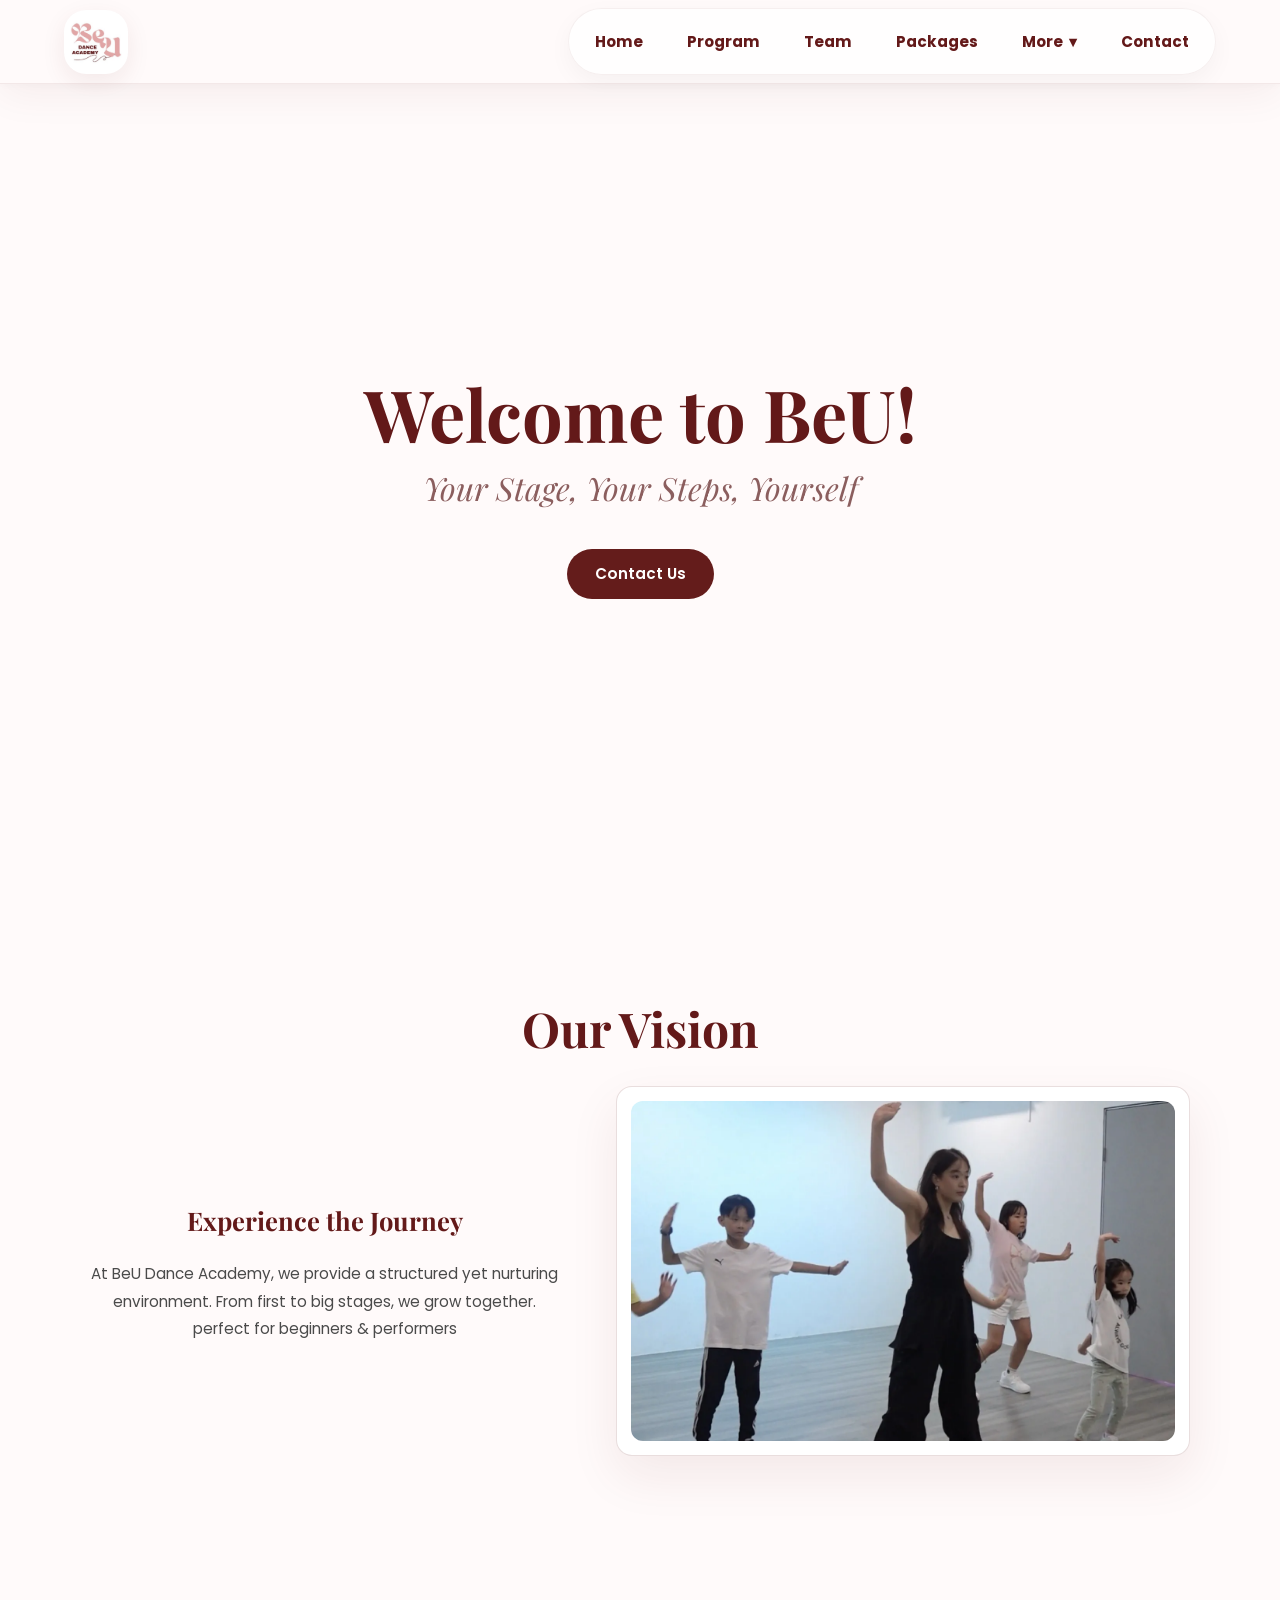
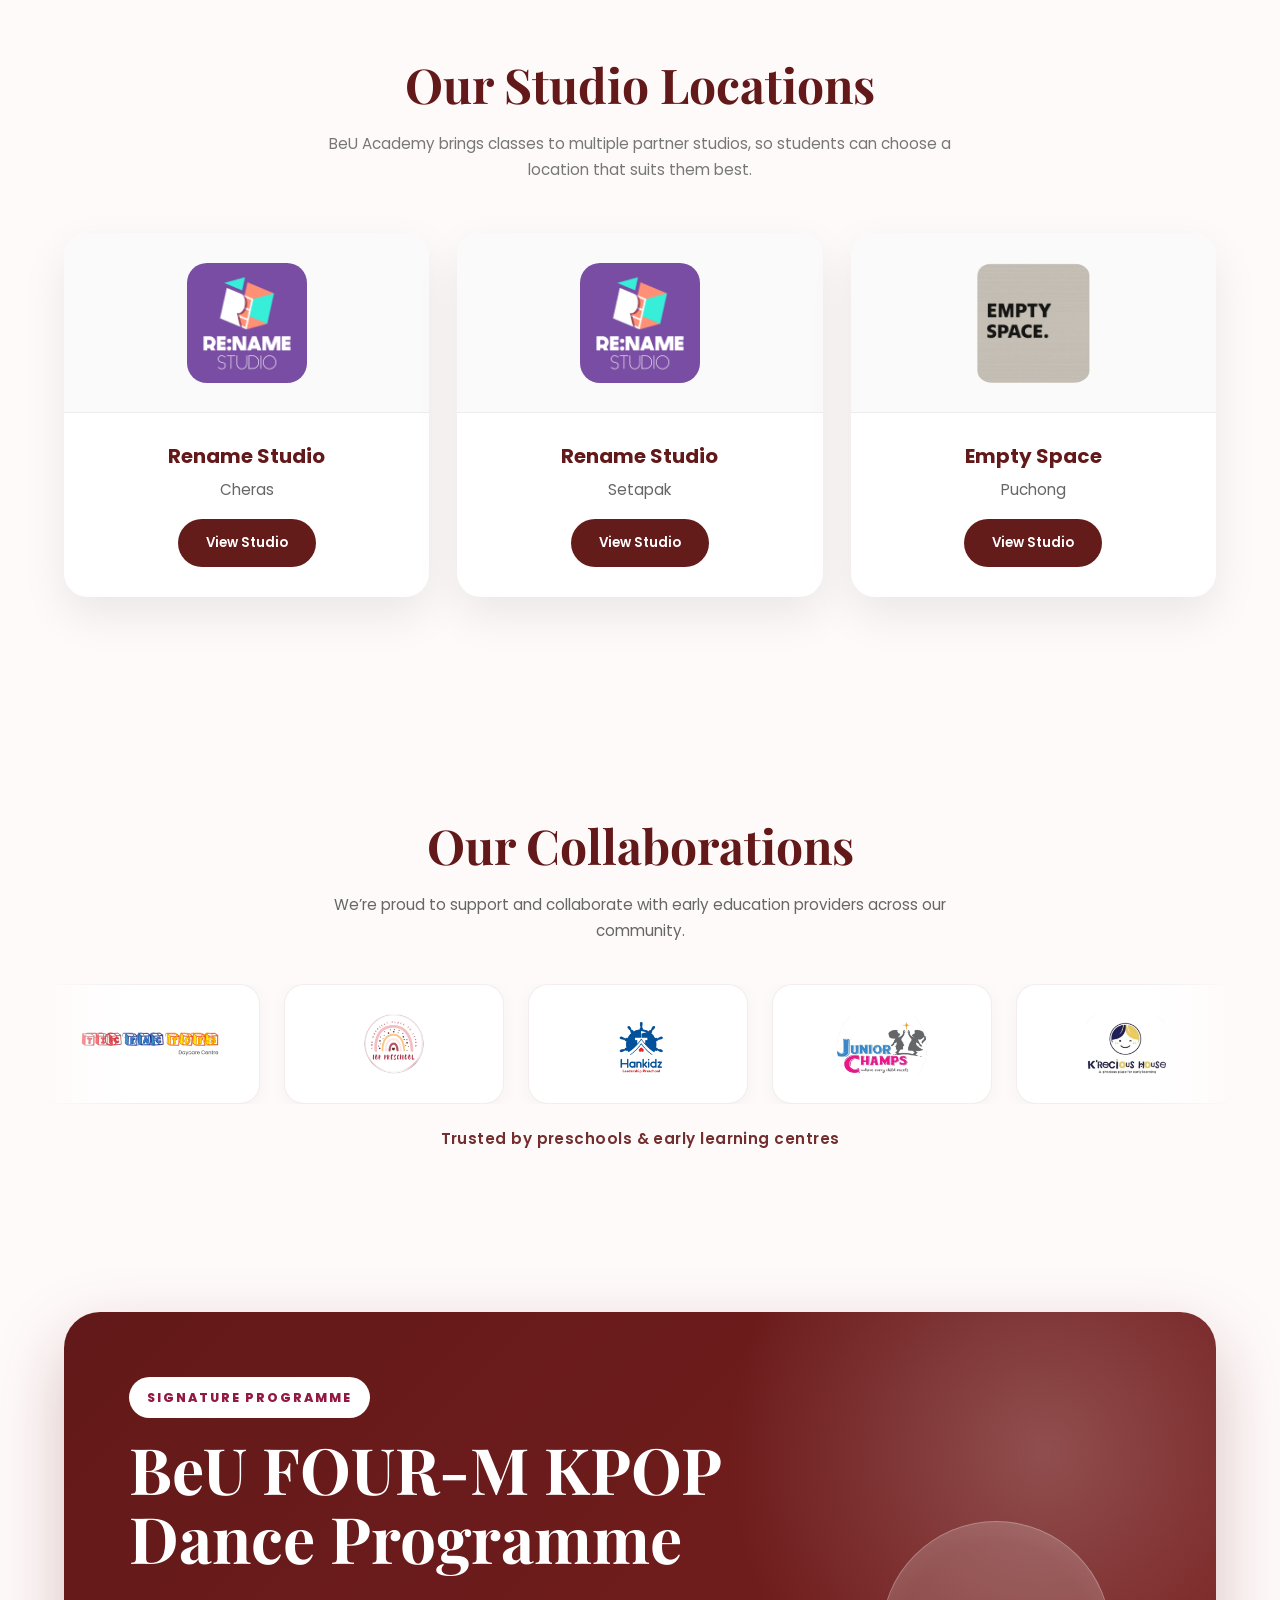
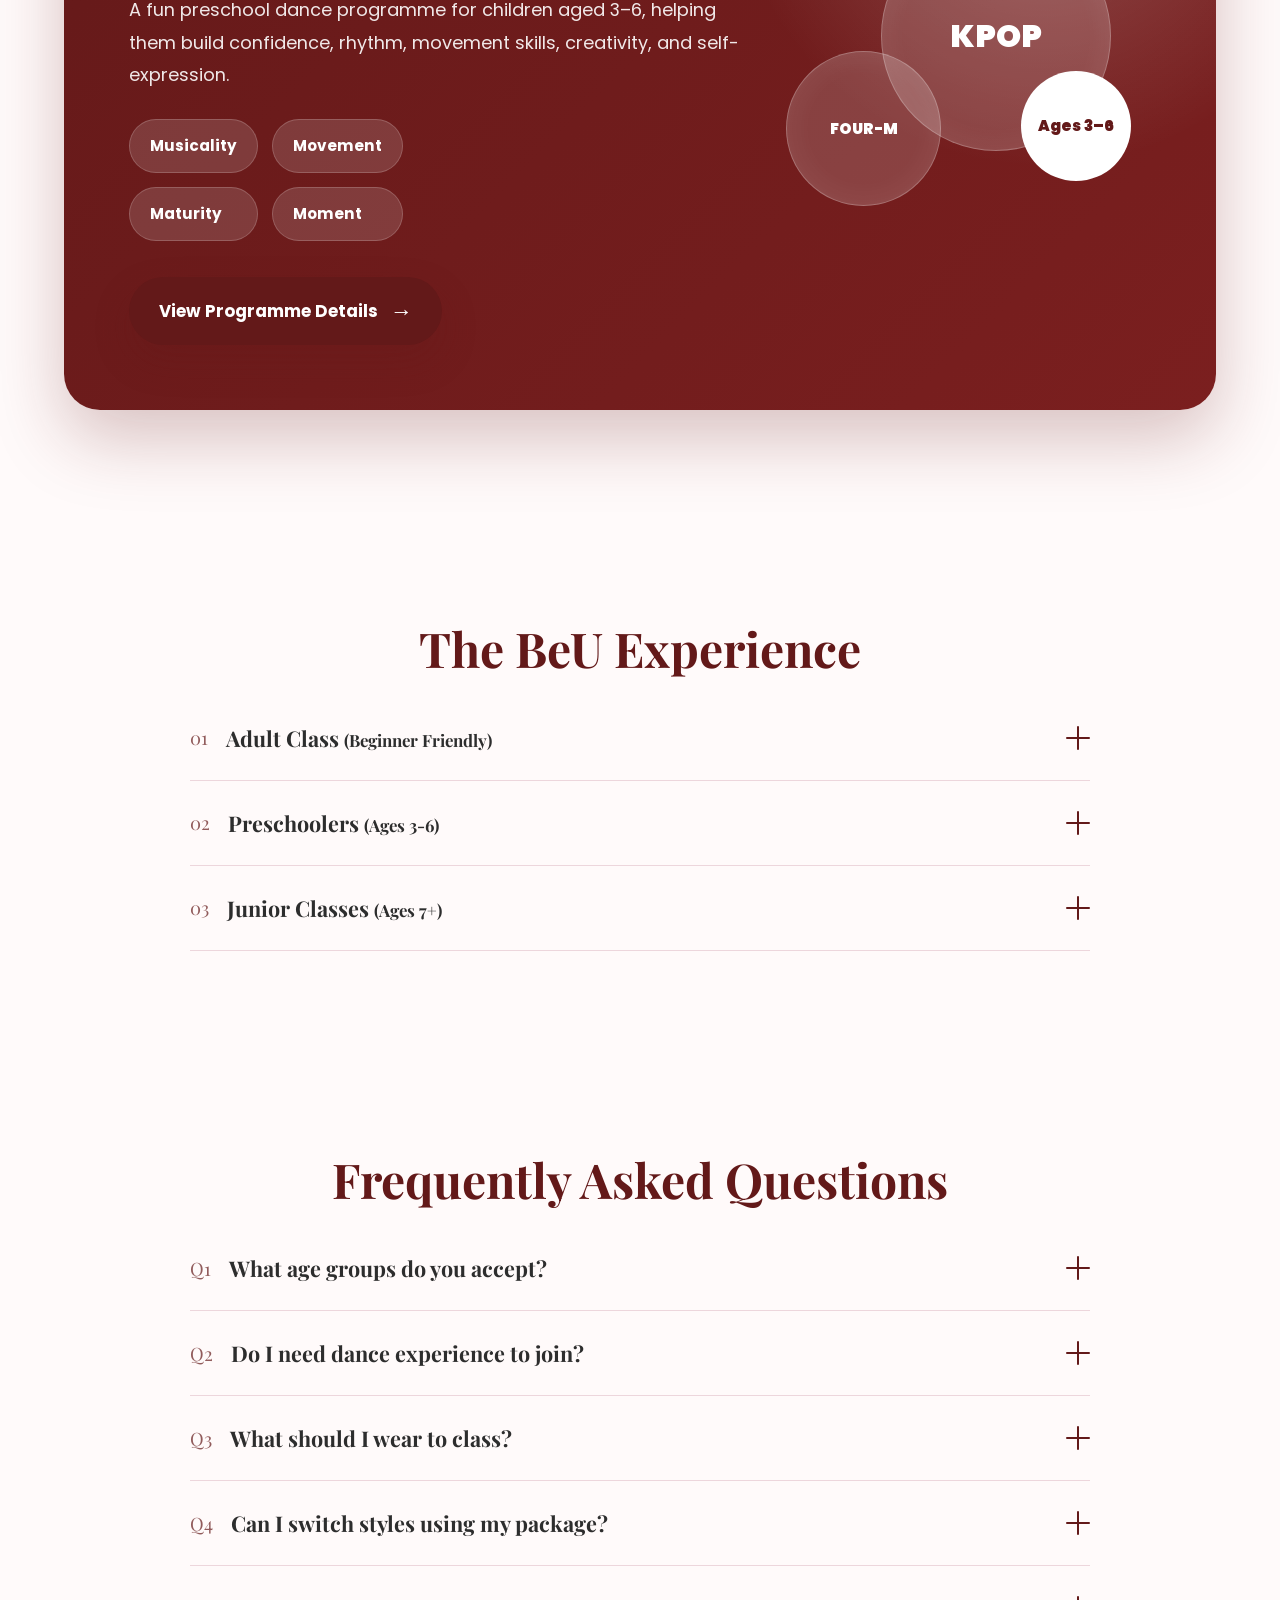
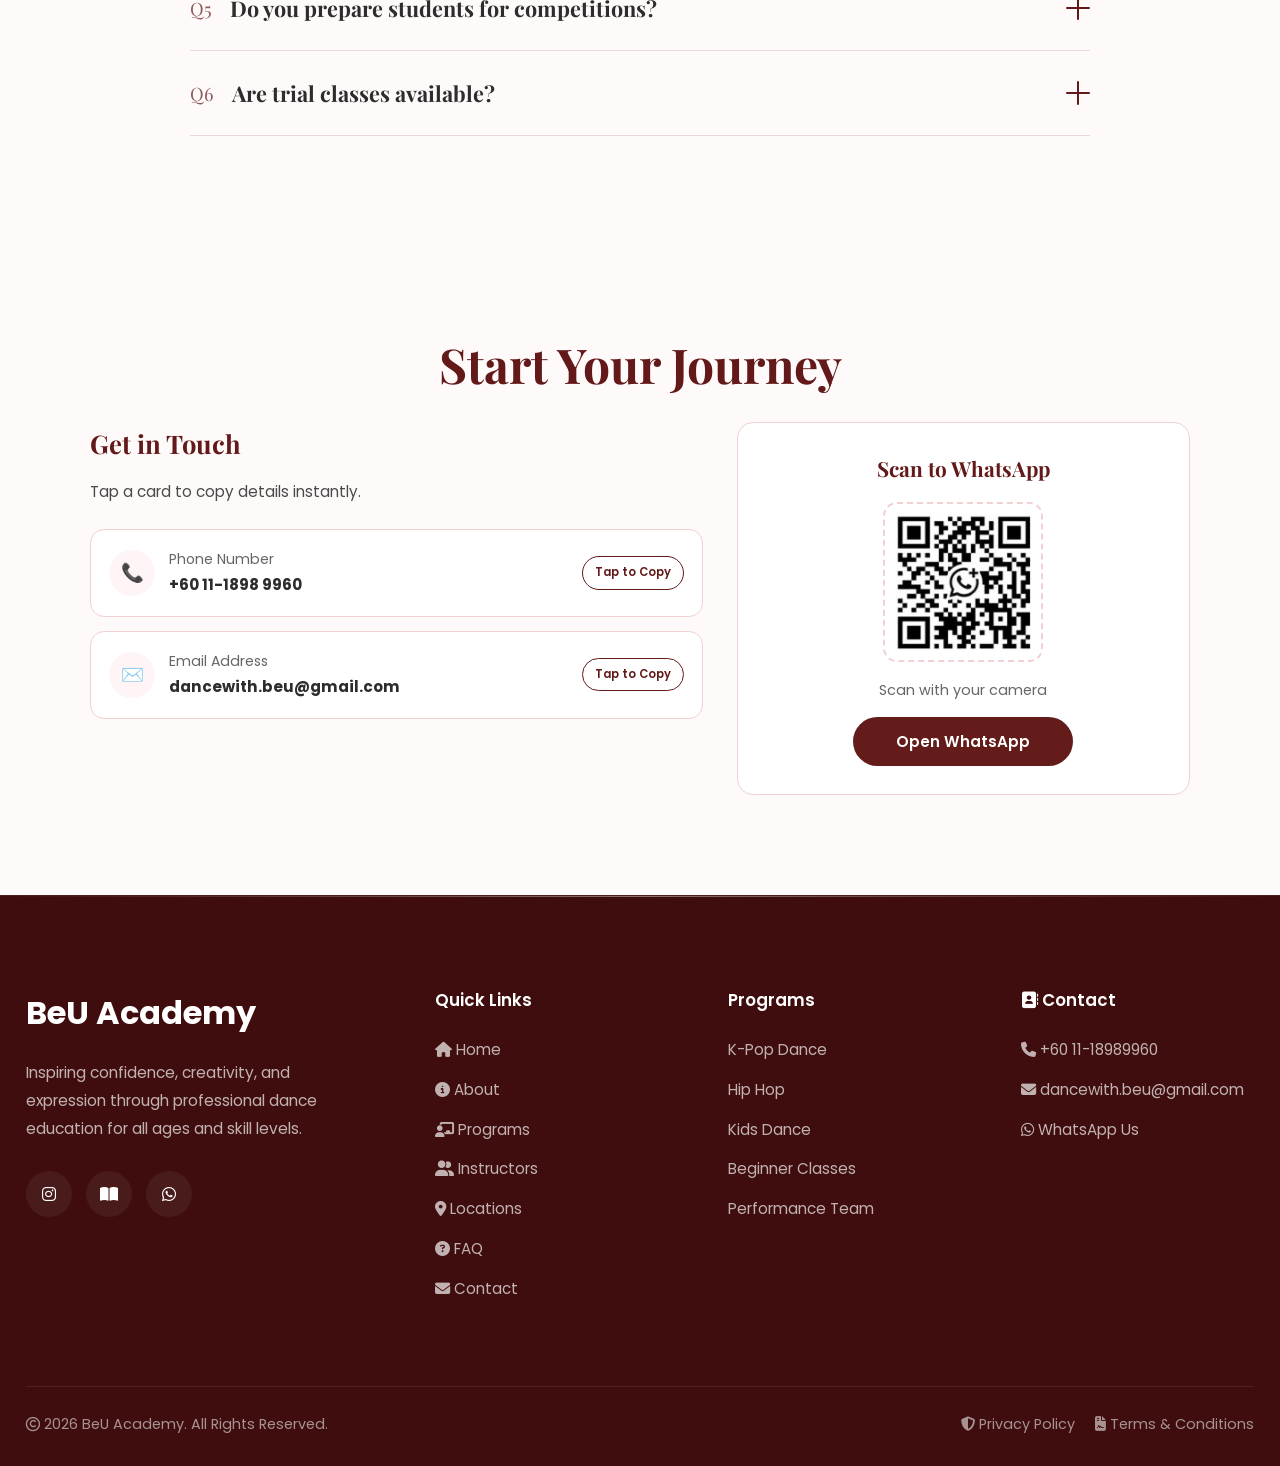
==== index.html @ 07a19057 "Initial website upload" ====
<!DOCTYPE html>
<html lang="en">

<!-- Google tag (gtag.js) -->
<script async src="https://www.googletagmanager.com/gtag/js?id=G-RZTPEMQ3K4"></script>
<script>
  window.dataLayer = window.dataLayer || [];
  function gtag(){dataLayer.push(arguments);}
  gtag('js', new Date());

  gtag('config', 'G-RZTPEMQ3K4');
</script>

<head>
  <meta charset="UTF-8" />
  <meta
    name="viewport"
    content="width=device-width, initial-scale=1.0, viewport-fit=cover"
  />
  <title>BeU Dance Academy | Move with Passion</title>
  <link rel="icon" href="./images/Logo/beu logo.jpg"/>
  <link
    href="https://unpkg.com/aos@2.3.1/dist/aos.css"
    rel="stylesheet"
  />
  <link
    href="https://fonts.googleapis.com/css2?family=Playfair+Display:ital,wght@0,400;0,700;1,400&family=Poppins:wght@300;400;500;600&display=swap"
    rel="stylesheet"
  />
  <link rel="stylesheet" href="https://cdnjs.cloudflare.com/ajax/libs/font-awesome/6.5.1/css/all.min.css">
  <link rel="stylesheet" href="./Beu.css" />
</head>

<body>
<nav id="navbar">
  <a href="index.html" class="logo-container" aria-label="Go to homepage">
    <img src="./images/Logo/beu logo.jpg" alt="BeU Dance Academy Logo" class="nav-logo">
  </a>

  <button
    class="mobile-nav-toggle"
    id="mobile-menu-btn"
    type="button"
    aria-label="Toggle navigation"
    aria-expanded="false"
    aria-controls="nav-menu"
  >
    <span class="hamburger"></span>
  </button>

  <ul class="nav-links" id="nav-menu">
    <li><a href="index.html">Home</a></li>
    <li><a href="program.html">Program</a></li>
    <li><a href="team.html">Team</a></li>
    <li><a href="price.html">Packages</a></li>

    <li class="nav-dropdown">
      <button class="dropdown-toggle" type="button">
        More <span>▾</span>
      </button>

      <ul class="dropdown-menu">
        <li><a href="index.html#about">About</a></li>
        <li><a href="index.html#why">Benefits</a></li>
        <li><a href="index.html#faq">FAQ</a></li>
      </ul>
    </li>

    <li><a href="index.html#contact" class="nav-contact">Contact</a></li>
  </ul>
</nav>

<div class="menu-overlay" id="menu-overlay"></div>

  <section class="hero">
    <div class="container hero-content" data-aos="fade-up" data-aos-duration="1200">
      <h1 class="hero-title">Welcome to BeU!</h1>
      <p class="hero-subtitle">Your Stage, Your Steps, Yourself</p>
      <div class="hero-btn">
        <a href="#contact" class="btn-pill">Contact Us</a>
      </div>
    </div>
  </section>

  <section id="about">
    <div class="container" data-aos="fade-up">
      <h2 class="section-title-alt">Our Vision</h2>
      <div class="about-grid">
        <div class="about-text">
          <h3 class="content-heading">Experience the Journey</h3>
          <p>
            At BeU Dance Academy, we provide a structured yet nurturing
            environment. From first to big stages, we grow together. perfect
            for beginners & performers
          </p>
        </div>
        <div class="about-visual">
          <div class="studio-frame">
            <img src="./images/Tutor-Pics/Our_Vision.webp" alt="BeU Studio" />
          </div>
        </div>
      </div>
    </div>
  </section>

<section id="locations">
  <div class="container" data-aos="fade-up">

    <h2 class="section-title-alt">Our Studio Locations</h2>
    <p class="section-sub">
      BeU Academy brings classes to multiple partner studios, so students can choose a location that suits them best.
    </p>
    <div class="location-grid">

      <div class="location-card">
        <div class="logo-box">
          <img src="./images/Logo/Rename-Studio-Logo.PNG">
        </div>
        <div class="location-info">
          <h3>Rename Studio</h3>
          <p>Cheras</p>
          <button onclick="openGallery('cheras')" class="gallery-btn">View Studio</button>
        </div>
      </div>

      <div class="location-card">
        <div class="logo-box">
          <img src="./images/Logo/Rename-Studio-Logo.PNG">
        </div>
        <div class="location-info">
          <h3>Rename Studio</h3>
          <p>Setapak</p>
          <button onclick="openGallery('setapak')" class="gallery-btn">View Studio</button>
        </div>
      </div>

      <div class="location-card">
        <div class="logo-box">
          <img src="./images/Logo/Empty-Space-Logo.png">
        </div>
        <div class="location-info">
          <h3>Empty Space</h3>
          <p>Puchong</p>
          <button onclick="openGallery('puchong')" class="gallery-btn">View Studio</button>
        </div>
      </div>
    </div>
  </div>
</section>

<div class="gallery-modal" id="galleryModal">
  <button class="close-gallery" onclick="closeGallery()">×</button>
  <div class="gallery-box">
    <h3 id="galleryTitle"></h3>
    <div class="gallery-images" id="galleryImages"></div>
  </div>
</div>

  <section class="collaborations-section">
    <div class="collaborations-container">
      <h2 class="section-title">Our Collaborations</h2>

      <p class="collaborations-description">
        We’re proud to support and collaborate with early education providers across our community.
      </p>

      <div class="logo-marquee">
        <div class="logo-track" id="logo-track"></div>
      </div>

      <p class="trusted-text">
        Trusted by preschools & early learning centres
      </p>
    </div>
  </section>

  <section class="program-highlight" data-aos="fade-up">
  <div class="program-card">
    <div class="program-content">
      <span class="program-label">Signature Programme</span>

      <h2>BeU FOUR-M KPOP Dance Programme</h2>

      <p>
        A fun preschool dance programme for children aged 3–6, helping them build
        confidence, rhythm, movement skills, creativity, and self-expression.
      </p>

      <div class="program-features">

      <div>
        Musicality
      </div>

      <div>
        Movement
      </div>

      <div>
        Maturity
      </div>

      <div>
        Moment
      </div>

      </div>

      <a href="program.html" class="program-btn">
        View Programme Details
        <span>→</span>
      </a>
    </div>

    <div class="program-visual">
      <div class="circle big">KPOP</div>
      <div class="circle small">Ages 3–6</div>
      <div class="circle mid">FOUR-M</div>
    </div>
  </div>
</section>

  <section id="why" class="benefits-luxury">
  <div class="container" data-aos="fade-up">

    <h2 class="section-title-alt">
      The BeU Experience
    </h2>

    <div class="luxury-accordion">

      <!-- ITEM 1 -->
      <div class="lux-item">
        <button class="lux-header">
          <span class="lux-number">01</span>
          <h3>
            Adult Class
            <small>(Beginner Friendly)</small>
          </h3>
          <span class="lux-icon"></span>
        </button>
        <div class="lux-content">
          <div class="lux-inner">
            <p class="lux-tagline">
              Dance is meant to be fun - not intimidating.
            </p>
            <ul class="lux-list">
              <li>No dance background required</li>
              <li>No stress, no harsh pushing</li>
              <li>Learn at a comfortable and supportive pace</li>
              <li>Focus on enjoyment, confidence, and steady improvement</li>
            </ul>
          </div>
        </div>
      </div>

      <!-- ITEM 2 -->
      <div class="lux-item">
        <button class="lux-header">
          <span class="lux-number">02</span>
          <h3>
            Preschoolers
            <small> (Ages 3-6) </small>
          </h3>
          <span class="lux-icon"></span>
        </button>
        <div class="lux-content">
          <div class="lux-inner">
            <p class="lux-tagline">
              A welcoming environment where every student feels encouraged.
            </p>
            <ul class="lux-list">
              <li>Designed as an introdutory dance and music class</li>
              <li>Encourages interest in music and movement from a young age</li>
              <li>Develops coordination, rhythm, listening skills and confidence</li>
              <li>Fun, playeful, and age-appropriate learning environment</li>
            </ul>
          </div>
        </div>
      </div>

      <!-- ITEM 3 -->
      <div class="lux-item">
        <button class="lux-header">
          <span class="lux-number">03</span>
          <h3>
            Junior Classes
            <small>(Ages 7+)</small>
          </h3>
          <span class="lux-icon"></span>
        </button>
        <div class="lux-content">
          <div class="lux-inner">
            <p class="lux-tagline">
              We believe strong basics lead to lasting growth.
            </p>

            <ul class="lux-list">
              <li>Strong emphasis on foundation training and basic techniques</li>
              <li>Focus on body control, musicality, and coordination</li>
              <li><Strong>Specialized Training:</Strong> Competition, performance training, and targeted skills development</li>
            </ul>
          </div>
        </div>
      </div>  
    </div>
  </div>
</section>

  <section id="faq" class="faq-section">
    <div class="container" data-aos="fade-up">
      <h2 class="section-title-alt">Frequently Asked Questions</h2>

      <div class="luxury-accordion">
        <div class="lux-item">
          <button class="lux-header" type="button">
            <span class="lux-number">Q1</span>
            <h3>What age groups do you accept?</h3>
            <div class="lux-icon"></div>
          </button>
          <div class="lux-content">
            <div class="lux-inner">
              <p>We welcome students from <strong>3 years old to adults</strong>.</p>
            </div>
          </div>
        </div>

        <div class="lux-item">
          <button class="lux-header" type="button">
            <span class="lux-number">Q2</span>
            <h3>Do I need dance experience to join?</h3>
            <div class="lux-icon"></div>
          </button>
          <div class="lux-content">
            <div class="lux-inner">
              <p>
                No experience needed. We cater to all levels including
                <strong>beginners, intermediate, and advanced</strong> dancers.
                Our adult classes are specifically designed to be stress-free
                and beginner-friendly.
              </p>
            </div>
          </div>
        </div>

        <div class="lux-item">
          <button class="lux-header" type="button">
            <span class="lux-number">Q3</span>
            <h3>What should I wear to class?</h3>
            <div class="lux-icon"></div>
          </button>
          <div class="lux-content">
            <div class="lux-inner">
              <p>
                Wear <strong>comfortable clothes</strong> such as leggings,
                joggers, or athletic wear, and <strong>covered sports shoes</strong>.
                Do not forget to bring a water bottle.
              </p>
            </div>
          </div>
        </div>

        <div class="lux-item">
          <button class="lux-header" type="button">
            <span class="lux-number">Q4</span>
            <h3>Can I switch styles using my package?</h3>
            <div class="lux-icon"></div>
          </button>
          <div class="lux-content">
            <div class="lux-inner">
              <p>
                Yes. Our <strong>Flexi Packages</strong> (Credit Packages) allow
                you to switch between different dance styles so you can explore
                everything we offer.
              </p>
            </div>
          </div>
        </div>

        <div class="lux-item">
          <button class="lux-header" type="button">
            <span class="lux-number">Q5</span>
            <h3>Do you prepare students for competitions?</h3>
            <div class="lux-icon"></div>
          </button>
          <div class="lux-content">
            <div class="lux-inner">
              <p>
                Yes. We provide dedicated <strong>performance training, stage
                exposure, and competition coaching</strong> for students looking
                to take their dancing to the next level.
              </p>
            </div>
          </div>
        </div>

        <div class="lux-item">
          <button class="lux-header" type="button">
            <span class="lux-number">Q6</span>
            <h3>Are trial classes available?</h3>
            <div class="lux-icon"></div>
          </button>
          <div class="lux-content">
            <div class="lux-inner">
              <p>
                Yes. <strong>Trial classes are available</strong> based on our
                current schedule. Please contact us to find a slot that fits you.
              </p>
            </div>
          </div>
        </div>
      </div>
    </div>
  </section>

  <section id="contact" class="contact">
    <div class="container" data-aos="fade-up">
      <h2 class="section-title-alt">Start Your Journey</h2>

      <div class="contact-grid">
        <div class="contact-info">
          <h3 class="content-heading">Get in Touch</h3>
          <p class="contact-note">Tap a card to copy details instantly.</p>

          <div class="contact-card copy-trigger" data-copy="01118989960">
            <div class="contact-icon">📞</div>
            <div class="contact-detail">
              <span>Phone Number</span>
              <strong>+60 11-1898 9960</strong>
            </div>
            <div class="copy-badge">Tap to Copy</div>
          </div>

          <div class="contact-card copy-trigger" data-copy="dancewith.beu@gmail.com">
            <div class="contact-icon">✉️</div>
            <div class="contact-detail">
              <span>Email Address</span>
              <strong>dancewith.beu@gmail.com</strong>
            </div>
            <div class="copy-badge">Tap to Copy</div>
          </div>
        </div>
        <div class="whatsapp-scan-wrap">
          <h3 class="content-heading qr-title">Scan to WhatsApp</h3>
          <div class="qr-code-box">
            <img src="./images/beu-whatsappqr.jpg" alt="Scan to Chat" class="qr-image" />
          </div>
          <p class="qr-note">Scan with your camera</p>
          <a
            href="https://wa.me/601118989960"
            target="_blank"
            rel="noopener noreferrer"
            class="btn-pill whatsapp-btn"
          >
            Open WhatsApp
          </a>
        </div>
      </div>
    </div>
  </section>

  <!-- =========================
          PREMIUM FOOTER
  ========================= -->

  <footer class="premium-footer">
    <div class="footer-container">
      <!-- BRAND -->
      <div class="footer-brand">
        <h2>
          BeU Academy
        </h2>
        <p>
          Inspiring confidence, creativity, and expression through
          professional dance education for all ages and skill levels.
        </p>

        <!-- SOCIALS -->
        <div class="footer-socials">

          <!-- INSTAGRAM -->
          <a
            href="https://www.instagram.com/beu.dance?igsh=c2NrdDNicGNia2F6"
            target="_blank"
            aria-label="Instagram"
          >
            <i class="fab fa-instagram"></i>
          </a>

          <!-- REDNOTE -->
          <a
            href="https://xhslink.com/m/7tr07X9jBin"
            target="_blank"
            aria-label="Rednote"
          >
            <i class="fa-solid fa-book-open"></i>
          </a>

          <!-- WHATSAPP -->
          <a
            href="https://wa.me/601118989960"
            target="_blank"
            aria-label="WhatsApp"
          >
            <i class="fab fa-whatsapp"></i>
          </a>
        </div>
      </div>

      <!-- QUICK LINKS -->
      <div class="footer-column">
        <h3>
          Quick Links
        </h3>
        <a href="index.html">
          <i class="fa-solid fa-house"></i>
          Home
        </a>
        <a href="index.html#about">
          <i class="fa-solid fa-circle-info"></i>
          About
        </a>
        <a href="program.html">
          <i class="fa-solid fa-chalkboard-user"></i>
          Programs
        </a>

        <a href="team.html">
          <i class="fa-solid fa-user-group"></i>
          Instructors
        </a>
        <a href="index.html#locations">
          <i class="fa-solid fa-location-dot"></i>
          Locations
        </a>
        <a href="index.html#faq">
          <i class="fa-solid fa-circle-question"></i>
          FAQ
        </a>
        <a href="index.html#contact">
          <i class="fa-solid fa-envelope"></i>
          Contact
        </a>
      </div>

      <!-- PROGRAMS -->
      <div class="footer-column">
        <h3>
          Programs
        </h3>
        <a href="#programs">
          K-Pop Dance
        </a>
        <a href="#programs">
          Hip Hop
        </a>
        <a href="#programs">
          Kids Dance
        </a>
        <a href="#programs">
          Beginner Classes
        </a>
        <a href="#programs">
          Performance Team
        </a>
      </div>


      <!-- CONTACT -->
      <div class="footer-column">

        <h3>
          <i class="fa-solid fa-address-book"></i>
          Contact
        </h3>

        <a href="tel:+601118989960">
          <i class="fa-solid fa-phone"></i>
          +60 11-18989960
        </a>

        <a href="mailto:dancewith.beu@gmail.com">
          <i class="fa-solid fa-envelope"></i>
          <span>dancewith.beu@gmail.com</span>
        </a>

        <a
          href="https://wa.me/+601118989960"
          target="_blank"
        >
          <i class="fab fa-whatsapp"></i>
          WhatsApp Us
        </a>
      </div>
    </div>

    <!-- BOTTOM -->
    <div class="footer-bottom">

      <p>
        <i class="fa-regular fa-copyright"></i>
        2026 BeU Academy. All Rights Reserved.
      </p>

      <div class="footer-bottom-links">

        <a href="#">
          <i class="fa-solid fa-shield-halved"></i>
          Privacy Policy
        </a>

        <a href="#">
          <i class="fa-solid fa-file-contract"></i>
          Terms & Conditions
        </a>
      </div>
    </div>
  </footer>

  <script src="https://unpkg.com/aos@2.3.1/dist/aos.js"></script>
  <script src="./Beu.js" defer></script>

<script>
window.addEventListener("DOMContentLoaded", () => {
  document.querySelectorAll('a[href^="#"]').forEach(link => {
    link.addEventListener("click", function (e) {
      e.preventDefault();

      const target = document.querySelector(this.getAttribute("href"));

      if (target) {
        target.scrollIntoView({
          behavior: "smooth",
          block: "start"
        });

        history.replaceState(null, "", window.location.pathname);
      }
    });
  });
});
</script>

</body>
</html>
---- Beu.css ----
/* ---------- ROOT ---------- */
:root {
  --primary: #631919;
  --secondary: #641c1b;
  --light: #f1d1d1;
  --background: #fffafa;
  --soft-blush: #fff5f7;
  --bg-soft: #fffafa;
  --white: #ffffff;
  --text-dark: #2d2d2d;
  --text-soft: #666666;

  --shadow: 0 10px 30px rgba(146, 26, 64, 0.08);
  --shadow-strong: 0 18px 45px rgba(0, 0, 0, 0.08);

  --h1-size: clamp(2.5rem, 6vw, 4.5rem);
  --h2-size: clamp(2rem, 4vw, 3rem);
  --h3-size: clamp(1.15rem, 2vw, 1.6rem);
  --body-size: clamp(0.95rem, 1vw, 1.05rem);

  --nav-height: 84px;
  --radius: 16px;
}

/* ---------- RESET ---------- */
* {
  margin: 0;
  padding: 0;
  box-sizing: border-box;
}

html {
  scroll-behavior: smooth;
}

body {
  font-family: "Poppins", sans-serif;
  font-size: var(--body-size);
  color: var(--text-dark);
  background: var(--background);
  line-height: 1.7;
  -webkit-font-smoothing: antialiased;
  -moz-osx-font-smoothing: grayscale;
}

img {
  max-width: 100%;
  height: auto;
  display: block;
}

button,
a {
  -webkit-tap-highlight-color: transparent;
}

button {
  font-family: inherit;
}

p,
li {
  color: #4a4a4a;
}

h1,
h2,
h3,
.section-title,
.section-title-alt,
.lux-number,
.lux-tagline {
  color: var(--primary);
}

section {
  padding: 100px 5%;
  background: transparent;
}

.container {
  width: 100%;
  max-width: 1100px;
  margin: 0 auto;
}

#about,
#locations,
#team,
#why,
#price,
#faq,
#contact {
  scroll-margin-top: 110px;
}

/* ---------- NAVBAR ---------- */
nav {
  position: fixed;
  top: 0;
  left: 0;
  width: 100%;
  height: var(--nav-height);
  padding: 0 5%;
  display: flex;
  align-items: center;
  justify-content: space-between;
  background: rgba(255, 250, 250, 0.9);
  backdrop-filter: blur(18px);
  -webkit-backdrop-filter: blur(18px);
  border-bottom: 1px solid rgba(99, 25, 25, 0.08);
  box-shadow:
    0 10px 40px rgba(99, 25, 25, 0.06),
    0 2px 10px rgba(0, 0, 0, 0.03);
  z-index: 3000;
  transition: transform 0.4s ease, opacity 0.4s ease, background 0.3s ease;
}

nav.nav-hidden {
  transform: translateY(-100%);
  opacity: 0;
  pointer-events: none;
}

.logo-container {
  display: flex;
  align-items: center;
  text-decoration: none;
}

.nav-logo {
  width: 64px;
  height: 64px;
  object-fit: cover;
  border-radius: 22px;
  background: var(--white);
  padding: 6px;
  box-shadow: 0 8px 24px rgba(99, 25, 25, 0.08);
  transition: transform 0.3s ease, box-shadow 0.3s ease, filter 0.3s ease;
}

.logo-container:hover .nav-logo {
  transform: scale(1.05);
  filter: drop-shadow(0 8px 18px rgba(99, 25, 25, 0.18));
  box-shadow: 0 14px 30px rgba(99, 25, 25, 0.14);
}

.nav-links {
  display: flex;
  align-items: center;
  gap: 8px;
  list-style: none;
  padding: 8px;
  margin: 0;
  border-radius: 999px;
  background: rgba(255, 255, 255, 0.72);
  border: 1px solid rgba(99, 25, 25, 0.06);
  box-shadow: 0 8px 24px rgba(0, 0, 0, 0.04);
}

.nav-links a,
.dropdown-toggle {
  display: inline-flex;
  align-items: center;
  justify-content: center;
  gap: 6px;
  padding: 12px 18px;
  border: none;
  border-radius: 999px;
  background: transparent;
  color: var(--primary);
  text-decoration: none;
  font-weight: 700;
  font-size: 0.95rem;
  cursor: pointer;
  transition: background 0.25s ease, color 0.25s ease, transform 0.25s ease, box-shadow 0.25s ease;
}

.nav-links a:hover,
.dropdown-toggle:hover {
  background: rgba(99, 25, 25, 0.08);
  transform: translateY(-1px);
}

.nav-links a.active {
  background: var(--primary);
  color: var(--white);
  box-shadow: 0 10px 24px rgba(99, 25, 25, 0.22);
}

/* ---------- DROPDOWN ---------- */
.nav-dropdown {
  position: relative;
  padding-bottom: 14px;
  margin-bottom: -14px;
}

.dropdown-menu {
  position: absolute;
  top: 100%;
  right: 0;
  min-width: 220px;
  padding: 18px 0;
  background: rgba(255,255,255,0.96);
  backdrop-filter: blur(20px);
  border-radius: 24px;
  box-shadow: 0 18px 40px rgba(0,0,0,0.08);
  list-style: none;
  opacity: 0;
  visibility: hidden;
  pointer-events: none;
  transform: translateY(10px);
  transition: all 0.25s ease;
  z-index: 9999;
}

.nav-dropdown:hover .dropdown-menu {
  opacity: 1;
  visibility: visible;
  pointer-events: auto;
  transform: translateY(0);
}

.dropdown-menu a {
  width: 100%;
  justify-content: flex-start;
  padding: 12px 16px;
  border-radius: 14px;
  white-space: nowrap;
}

/* ---------- MOBILE NAV ---------- */
.mobile-nav-toggle {
  display: none;
  width: 48px;
  height: 48px;
  border: none;
  background: rgba(99, 25, 25, 0.06);
  border-radius: 50%;
  cursor: pointer;
  align-items: center;
  justify-content: center;
  z-index: 3200;
}

.hamburger {
  width: 26px;
  height: 3px;
  background: var(--primary);
  position: relative;
  display: block;
  border-radius: 999px;
  transition: background 0.25s ease;
}

.hamburger::before,
.hamburger::after {
  content: "";
  position: absolute;
  left: 0;
  width: 26px;
  height: 3px;
  background: var(--primary);
  border-radius: 999px;
  transition: transform 0.25s ease;
}

.hamburger::before {
  transform: translateY(-8px);
}

.hamburger::after {
  transform: translateY(8px);
}

.mobile-nav-toggle.active .hamburger {
  background: transparent;
}

.mobile-nav-toggle.active .hamburger::before {
  transform: rotate(45deg);
}

.mobile-nav-toggle.active .hamburger::after {
  transform: rotate(-45deg);
}

.menu-overlay {
  position: fixed;
  inset: 0;
  background: rgba(0, 0, 0, 0.35);
  backdrop-filter: blur(4px);
  opacity: 0;
  pointer-events: none;
  transition: opacity 0.3s ease;
  z-index: 2500;
}

.menu-overlay.active {
  opacity: 1;
  pointer-events: auto;
}

/* ---------- HERO ---------- */
.hero,
.program-hero,
.fourm-hero,
.page-hero {
  min-height: 100svh;
  padding: calc(var(--nav-height) + 80px) 7% 90px;
  display: flex;
  align-items: center;
  justify-content: center;
  text-align: center;
}

.hero,
.program-hero {
  background: var(--background);
}

.fourm-hero {
  background:
    linear-gradient(rgba(40, 8, 18, 0.78), rgba(40, 8, 18, 0.88)),
    url("./images/program/fourm-bg.jpg");
  background-size: cover;
  background-position: center;
  color: #fff;
}

.hero-content,
.program-hero .container,
.fourm-hero .container {
  max-width: 950px;
  margin: 0 auto;
}

.hero-title {
  font-family: "Playfair Display", serif;
  font-size: var(--h1-size);
  line-height: 1.08;
  margin-bottom: 8px;
}

.hero-subtitle {
  font-family: "Playfair Display", serif;
  font-style: italic;
  font-size: clamp(1.2rem, 3vw, 2rem);
  color: #8b5e5e;
  margin-bottom: 34px;
}

.hero-btn .btn-pill {
  animation: professionalPulse 3s infinite;
}

@keyframes professionalPulse {
  0% {
    box-shadow: 0 0 0 0 rgba(146, 26, 64, 0.35);
  }

  70% {
    box-shadow: 0 0 0 15px rgba(146, 26, 64, 0);
  }

  100% {
    box-shadow: 0 0 0 0 rgba(146, 26, 64, 0);
  }
}

/* ---------- TYPOGRAPHY ---------- */
.section-title,
.section-title-alt {
  text-align: center;
  font-family: "Playfair Display", serif;
  font-size: var(--h2-size);
  margin-bottom: 18px;
  line-height: 1.2;
}

.content-heading {
  font-family: "Playfair Display", serif;
  font-size: var(--h3-size);
  margin-bottom: 14px;
}

.section-sub {
  text-align: center;
  max-width: 650px;
  margin: 0 auto 50px;
  color: #777;
}

/* ---------- BUTTONS ---------- */
.btn-pill,
.primary-btn,
.gallery-btn,
.whatsapp-btn {
  display: inline-flex;
  align-items: center;
  justify-content: center;
  min-height: 48px;
  padding: 12px 28px;
  border: none;
  border-radius: 999px;
  background: var(--secondary);
  color: var(--white);
  text-decoration: none;
  font-weight: 600;
  cursor: pointer;
  transition: transform 0.25s ease, background 0.25s ease, box-shadow 0.25s ease;
}

.btn-pill:hover,
.primary-btn:hover,
.gallery-btn:hover,
.whatsapp-btn:hover {
  background: var(--primary);
  transform: translateY(-2px);
  box-shadow: 0 8px 18px rgba(0, 0, 0, 0.12);
}

/* ---------- ABOUT ---------- */
.about-grid {
  display: grid;
  grid-template-columns: 0.9fr 1.1fr;
  gap: 56px;
  align-items: center;
  margin-top: 28px;
}

.about-text {
  text-align: center;
  max-width: 520px;
  margin: 0 auto;
}

.about-text h3 {
  margin-bottom: 18px;
}

.about-text p {
  max-width: 500px;
  margin: 0 auto;
  line-height: 1.8;
}

.studio-frame {
  border: 1px solid rgba(99, 25, 25, 0.14);
  background: var(--white);
  padding: 14px;
  border-radius: var(--radius);
  overflow: hidden;
  box-shadow: 0 20px 50px rgba(99, 25, 25, 0.08);
}

.studio-frame img {
  width: 100%;
  aspect-ratio: 16 / 10;
  object-fit: cover;
  border-radius: 12px;
  display: block;
  transition: transform 0.5s ease;
}

.studio-frame:hover img {
  transform: scale(1.03);
}

/* ---------- ABOUT RESPONSIVE ---------- */
@media (max-width: 900px) {
  .about-grid {
    grid-template-columns: 1fr;
    gap: 34px;
  }

  .about-text {
    order: 1;
  }

  .studio-frame {
    order: 2;
  }
}

@media (max-width: 600px) {
  .about-grid {
    margin-top: 24px;
  }

  .studio-frame {
    padding: 10px;
  }

  .studio-frame img {
    aspect-ratio: 4 / 3;
  }
}

/* ---------- STUDIO LOCATIONS ---------- */
#locations .container {
  max-width: 1400px;
}

.location-grid {
  display: grid;
  grid-template-columns: repeat(3, minmax(0, 1fr));
  gap: 28px;
}

.location-card {
  background: var(--white);
  border-radius: 24px;
  overflow: hidden;
  box-shadow: var(--shadow-strong);
  text-align: center;
  transition: transform 0.3s ease, box-shadow 0.3s ease;
}

.location-card:hover {
  transform: translateY(-6px);
  box-shadow: 0 24px 55px rgba(0, 0, 0, 0.12);
}

.logo-box {
  height: 180px;
  background: #fafafa;
  border-bottom: 1px solid rgba(0, 0, 0, 0.05);
  display: flex;
  align-items: center;
  justify-content: center;
}

.logo-box img {
  width: 120px;
  height: 120px;
  object-fit: contain;
  border-radius: 20px;
}

.location-info {
  padding: 26px 20px 30px;
}

.location-info h3 {
  font-size: 1.25rem;
  margin-bottom: 4px;
}

.location-info p {
  color: #666;
  margin-bottom: 16px;
}

/* ---------- GALLERY MODAL ---------- */
.gallery-modal {
  position: fixed;
  inset: 0;
  background: rgba(0, 0, 0, 0.75);
  display: none;
  align-items: center;
  justify-content: center;
  z-index: 9999;
  padding: 30px;
}

.gallery-modal.active {
  display: flex;
}

.gallery-box {
  position: relative;
  background: var(--white);
  max-width: 1150px;
  width: 92%;
  max-height: 85vh;
  overflow-y: auto;
  border-radius: 24px;
  padding: 34px;
}

.gallery-box h3 {
  text-align: center;
  margin-bottom: 28px;
}

.gallery-images {
  display: flex;
  justify-content: center;
  gap: 20px;
  flex-wrap: wrap;
}

.gallery-images img {
  width: 280px;
  height: 210px;
  object-fit: cover;
  border-radius: 16px;
  flex-shrink: 0;
}

.close-gallery {
  position: absolute;
  top: 16px;
  right: 18px;
  width: 42px;
  height: 42px;
  border: none;
  border-radius: 50%;
  background: rgba(92, 16, 28, 0.95);
  color: var(--white);
  font-size: 30px;
  line-height: 1;
  cursor: pointer;
  z-index: 10001;
  display: flex;
  align-items: center;
  justify-content: center;
}

/* ---------- COLLABORATIONS ---------- */
.collaborations-section {
  padding: 120px 20px 90px;
  text-align: center;
}

.collaborations-container {
  max-width: 1200px;
  margin: 0 auto;
}

.collaborations-description {
  max-width: 700px;
  margin: 0 auto 40px;
  color: var(--text-soft);
}

.trusted-text {
  margin-top: 22px;
  text-align: center;
  color: var(--primary);
  font-weight: 600;
  letter-spacing: 0.03em;
  opacity: 0.9;
}

.logo-marquee {
  width: 100%;
  overflow: hidden;
  position: relative;
  margin: 34px 0 18px;
  mask-image: linear-gradient(to right, transparent, black 8%, black 92%, transparent);
  -webkit-mask-image: linear-gradient(to right, transparent, black 8%, black 92%, transparent);
}

.logo-track {
  display: flex;
  align-items: center;
  gap: 24px;
  width: max-content;
  animation: collaborationScroll 28s linear infinite;
}

.logo-card {
  width: 220px;
  height: 120px;
  padding: 10px;
  display: flex;
  align-items: center;
  justify-content: center;
  background: var(--white);
  border: 1px solid rgba(99, 25, 25, 0.08);
  border-radius: 20px;
  box-shadow: 0 4px 18px rgba(0, 0, 0, 0.04);
  pointer-events: none;
}

.logo-card img {
  width: 100%;
  height: 100%;
  object-fit: contain;
  transition: transform 0.25s ease;
}

.logo-card:hover img {
  transform: scale(1.08);
}

@keyframes collaborationScroll {
  from {
    transform: translateX(0);
  }

  to {
    transform: translateX(-50%);
  }
}

.program-highlight {
  padding: 70px 5% 110px;
  background: #fffafa;
}

.program-card {
  max-width: 1250px;
  margin: 0 auto;
  display: grid;
  grid-template-columns: 1.25fr 0.75fr;
  align-items: center;
  gap: 40px;
  padding: 65px;
  border-radius: 36px;
  background:
    radial-gradient(circle at 85% 20%, rgba(255,255,255,0.22), transparent 28%),
    linear-gradient(135deg, #631919, #7b1f1f);
  box-shadow: 0 28px 70px rgba(99, 25, 25, 0.25);
  overflow: hidden;
}

.program-label {
  display: inline-block;
  padding: 10px 18px;
  margin-bottom: 18px;
  border-radius: 999px;
  background: #fff;
  color: #631919;
  font-size: 0.85rem;
  font-weight: 800;
  letter-spacing: 1.4px;
  text-transform: uppercase;
}

.program-content h2 {
  max-width: 780px;
  margin-bottom: 22px;
  font-family: "Playfair Display", serif;
  font-size: clamp(2.4rem, 5vw, 4.8rem);
  line-height: 1.08;
  color: #fff;
}

.program-content p {
  max-width: 720px;
  margin-bottom: 28px;
  font-size: 1.12rem;
  line-height: 1.8;
  color: rgba(255,255,255,0.9);
}

.program-features {
  display: grid;
  grid-template-columns: repeat(2, max-content);
  gap: 14px;
  margin-bottom: 36px;
}

.program-features div {
  padding: 13px 20px;
  border-radius: 999px;
  background: rgba(255,255,255,0.14);
  color: #fff;
  font-weight: 700;
  border: 1px solid rgba(255,255,255,0.18);
}

.program-btn {
  display: inline-flex;
  align-items: center;
  gap: 12px;
  padding: 18px 34px;
  border-radius: 999px;
  background: #fff;
  color: #631919;
  font-weight: 900;
  font-size: 1.05rem;
  text-decoration: none;
  box-shadow: 0 18px 35px rgba(0,0,0,0.25);
  transition: 0.3s ease;
}

.program-btn span {
  font-size: 1.4rem;
  transition: 0.3s ease;
}

.program-btn:hover {
  transform: translateY(-5px) scale(1.03);
}

.program-btn:hover span {
  transform: translateX(6px);
}

.program-visual {
  position: relative;
  min-height: 360px;
}

.circle {
  position: absolute;
  display: grid;
  place-items: center;
  border-radius: 50%;
  background: rgba(255,255,255,0.16);
  color: #fff;
  font-weight: 900;
  border: 1px solid rgba(255,255,255,0.25);
  box-shadow: inset 0 0 30px rgba(255,255,255,0.08);
  animation: floatProgram 4s ease-in-out infinite;
}

.circle.big {
  width: 230px;
  height: 230px;
  right: 40px;
  top: 40px;
  font-size: 2rem;
}

.circle.mid {
  width: 155px;
  height: 155px;
  right: 210px;
  bottom: 35px;
}

.circle.small {
  width: 110px;
  height: 110px;
  right: 20px;
  bottom: 60px;
  background: #fff;
  color: #631919;
}

@keyframes floatProgram {
  0%, 100% {
    transform: translateY(0);
  }

  50% {
    transform: translateY(-14px);
  }
}

@media (max-width: 900px) {
  .program-card {
    grid-template-columns: 1fr;
    padding: 45px 26px;
  }

  .program-visual {
    min-height: 240px;
  }

  .program-features {
    grid-template-columns: 1fr;
  }
}

/* =========================
   FOUR-M PROGRAM PAGE
========================= */

.fourm-hero .container {
  max-width: 950px;
  margin: 0 auto;
}

.fourm-label,
.section-kicker {
  display: inline-block;
  margin-bottom: 18px;
  color: #d99aa9;
  font-size: 0.82rem;
  font-weight: 700;
  letter-spacing: 2px;
  text-transform: uppercase;
}

.fourm-hero h1 {
  font-size: clamp(2.4rem, 6vw, 5rem);
  line-height: 1.05;
  margin-bottom: 24px;
}

.fourm-hero p {
  max-width: 760px;
  margin: 0 auto;
  color: rgba(255,255,255,0.82);
  font-size: 1.08rem;
  line-height: 1.8;
}

.fourm-hero-actions {
  margin-top: 38px;
  display: flex;
  justify-content: center;
  gap: 16px;
  flex-wrap: wrap;
}

.fourm-btn {
  display: inline-flex;
  align-items: center;
  justify-content: center;
  padding: 15px 28px;
  border-radius: 999px;
  text-decoration: none;
  font-weight: 700;
  transition: 0.3s ease;
}

.fourm-btn.primary {
  background: #b8325c;
  color: #fff;
  box-shadow: 0 14px 35px rgba(184, 50, 92, 0.3);
}

.fourm-btn.secondary {
  border: 1px solid rgba(255,255,255,0.35);
  color: #fff;
}

.fourm-btn:hover {
  transform: translateY(-4px);
}

.fourm-section {
  padding: 100px 7%;
  background: var(--bg-soft);
}

.fourm-section.soft-bg {
  background: var(--bg-soft);
}

.fourm-section .container,
.fourm-cta .container {
  max-width: 1200px;
  margin: 0 auto;
}

.fourm-intro-grid {
  display: grid;
  grid-template-columns: 1.2fr 0.8fr;
  gap: 60px;
  align-items: center;
}

.fourm-text,
.fourm-content-box p,
.fourm-cta p {
  color: #5f4a50;
  font-size: 1rem;
  line-height: 1.85;
  margin-bottom: 18px;
}

.fourm-card,
.fourm-content-box,
.fourm-step-card {
  background: rgba(255,255,255,0.82);
  border: 1px solid rgba(146, 26, 64, 0.12);
  border-radius: 28px;
  padding: 34px;
  box-shadow: 0 20px 60px rgba(99, 25, 25, 0.08);
}

.highlight-card {
  background: #2b0f19;
  color: #fff;
}

.fourm-card h3,
.fourm-step-card h3 {
  margin-bottom: 18px;
  color: #2b0f19;
  font-size: 1.35rem;
}

.highlight-card h3 {
  color: #fff;
}

.fourm-list {
  list-style: none;
  padding: 0;
  margin: 0;
}

.fourm-list li {
  display: flex;
  align-items: center;
  gap: 12px;
  margin-bottom: 16px;
  color: #5f4a50;
  line-height: 1.5;
}

.highlight-card .fourm-list li {
  color: rgba(255,255,255,0.85);
}

.fourm-list i {
  color: #b8325c;
  width: 20px;
  flex-shrink: 0;
}

.fourm-class-grid {
  margin-top: 45px;
  display: grid;
  grid-template-columns: repeat(4, 1fr);
  gap: 24px;
}

.fourm-step-card {
  transition: 0.3s ease;
}

.fourm-step-card:hover {
  transform: translateY(-8px);
}

.fourm-step-card span {
  display: inline-block;
  margin-bottom: 14px;
  color: #b8325c;
  font-weight: 800;
  font-size: 0.85rem;
  text-transform: uppercase;
  letter-spacing: 1.5px;
}

.fourm-step-card p {
  color: #5f4a50;
  line-height: 1.7;
}

.fourm-cta {
  padding: 110px 7%;
  text-align: center;
  background:
    linear-gradient(rgba(43, 15, 25, 0.9), rgba(43, 15, 25, 0.94)),
    url("./images/program/preschool-bg.jpg");
  background-size: cover;
  background-position: center;
  color: #fff;
}

.fourm-cta h2 {
  font-size: clamp(2rem, 4vw, 3.5rem);
  margin-bottom: 24px;
}

.fourm-cta p {
  max-width: 850px;
  margin-left: auto;
  margin-right: auto;
  color: rgba(255,255,255,0.78);
}

.fourm-cta .fourm-btn {
  margin-top: 24px;
}

/* MOBILE */
@media (max-width: 900px) {
  .fourm-intro-grid {
    grid-template-columns: 1fr;
    gap: 35px;
  }

  .fourm-class-grid {
    grid-template-columns: 1fr 1fr;
  }
}

@media (max-width: 600px) {
  .fourm-section,
  .fourm-cta {
    padding: 75px 7%;
  }

  .fourm-class-grid {
    grid-template-columns: 1fr;
  }

  .fourm-card,
  .fourm-content-box,
  .fourm-step-card {
    padding: 26px;
    border-radius: 22px;
  }

  .fourm-hero-actions {
    flex-direction: column;
  }

  .fourm-btn {
    width: 100%;
  }
}

/* =========================
   PROGRAM PAGE
========================= */

.program-hero .container,
.program-about .container,
.fourm-framework .container,
.program-difference .container,
.class-journey .container,
.preschool-section .container,
.program-cta .container {
  max-width: 1200px;
  margin: 0 auto;
}

.program-label,
.program-small-title {
  display: inline-block;
  margin-bottom: 16px;
  color: #921a40;
  font-size: 0.78rem;
  font-weight: 800;
  letter-spacing: 2px;
  text-transform: uppercase;
}

.program-hero h1 {
  max-width: 950px;
  margin: 0 auto 24px;
  color: #6f171b;
  font-family: "Playfair Display", serif;
  font-size: clamp(2.4rem, 6vw, 5rem);
  line-height: 1.08;
}

.program-hero p {
  max-width: 780px;
  margin: 0 auto 36px;
  color: #4d4d4d;
  font-size: 1.08rem;
  line-height: 1.8;
}

.program-btn {
  display: inline-flex;
  align-items: center;
  justify-content: center;
  padding: 15px 30px;
  border-radius: 999px;
  background: #631919;
  color: #fff;
  text-decoration: none;
  font-weight: 700;
  box-shadow: 0 16px 35px rgba(99, 25, 25, 0.25);
  transition: 0.3s ease;
}

.program-btn:hover {
  transform: translateY(-4px);
  box-shadow: 0 22px 45px rgba(99, 25, 25, 0.35);
}

.program-about,
.program-difference,
.preschool-section {
  padding: 95px 7%;
  background: var(--bg-soft);
}

.fourm-framework,
.class-journey {
  padding: 95px 7%;
  background: var(--bg-soft);
}

.program-grid {
  display: grid;
  grid-template-columns: 1.15fr 0.85fr;
  gap: 36px;
  align-items: stretch;
}

.program-text-card,
.program-highlight-card,
.fourm-card,
.journey-card {
  border-radius: 30px;
  border: 1px solid rgba(146, 26, 64, 0.12);
  background: rgba(255, 255, 255, 0.82);
  box-shadow: 0 22px 60px rgba(99, 25, 25, 0.08);
}

.program-text-card {
  padding: 42px;
}

.program-text-card.full-width {
  max-width: 1000px;
  margin: 0 auto;
}

.program-text-card h2 {
  margin-bottom: 22px;
  color: #6f171b;
  font-family: "Playfair Display", serif;
  font-size: clamp(1.8rem, 4vw, 3rem);
  line-height: 1.15;
}

.program-text-card p {
  margin-bottom: 16px;
  color: #4d4d4d;
  font-size: 1rem;
  line-height: 1.85;
}

.program-highlight-card {
  padding: 42px;
  display: flex;
  flex-direction: column;
  justify-content: center;
  background: #631919;
  color: #fff;
}

.program-highlight-card h3 {
  color: #fff;
  font-family: "Playfair Display", serif;
  font-size: clamp(2rem, 4vw, 3.5rem);
  line-height: 1.1;
}

.program-section-title {
  max-width: 800px;
  margin-bottom: 42px;
  color: #6f171b;
  font-family: "Playfair Display", serif;
  font-size: clamp(2rem, 4vw, 3.5rem);
  line-height: 1.15;
}

.fourm-card-grid,
.journey-grid {
  display: grid;
  grid-template-columns: repeat(4, 1fr);
  gap: 24px;
}

.fourm-card,
.journey-card {
  padding: 32px;
  transition: 0.3s ease;
}

.fourm-card:hover,
.journey-card:hover {
  transform: translateY(-8px);
}

.fourm-card span,
.journey-card span {
  display: inline-block;
  margin-bottom: 18px;
  color: #631919;
  font-size: 0.8rem;
  font-weight: 800;
  letter-spacing: 1.5px;
  text-transform: uppercase;
}

.fourm-card h3,
.journey-card h3 {
  color: #6f171b;
  font-size: 1.35rem;
  line-height: 1.3;
}

.journey-card p {
  margin-top: 14px;
  color: #4d4d4d;
  line-height: 1.7;
  font-size: 0.95rem;
}

.program-cta {
  padding: 100px 7%;
  text-align: center;
  background: #631919;
  color: #fff;
}

.program-cta h2 {
  max-width: 850px;
  margin: 0 auto 18px;
  color: #fff;
  font-family: "Playfair Display", serif;
  font-size: clamp(2rem, 4vw, 3.6rem);
  line-height: 1.15;
}

.program-cta p {
  margin-bottom: 32px;
  color: rgba(255, 255, 255, 0.82);
  font-size: 1.1rem;
}

.program-cta .program-btn {
  color: #631919;
  background: white;
}

.program-btn,
.program-highlight-card,
.program-cta {
  transition: 0.35s ease;
}

/* =========================
   RESPONSIVE
========================= */

@media (max-width: 1000px) {
  .program-grid {
    grid-template-columns: 1fr;
  }

  .fourm-card-grid,
  .journey-grid {
    grid-template-columns: repeat(2, 1fr);
  }
}

@media (max-width: 600px) {
  .program-about,
  .fourm-framework,
  .program-difference,
  .class-journey,
  .preschool-section,
  .program-cta {
    padding: 70px 7%;
  }

  .program-text-card,
  .program-highlight-card,
  .fourm-card,
  .journey-card {
    padding: 26px;
    border-radius: 22px;
  }

  .fourm-card-grid,
  .journey-grid {
    grid-template-columns: 1fr;
  }

  .program-btn {
    width: 100%;
  }
}

/* ---------- TEAM ---------- */
.team-grid {
  display: grid;
  grid-template-columns: repeat(3, minmax(220px, 1fr));
  gap: 28px;
  align-items: start;
  margin-top: 20px;
}

.member {
  text-align: center;
}

.member-image-wrap {
  width: 100%;
  max-width: 320px;
  aspect-ratio: 1 / 1;
  margin: 0 auto 18px;
  border: 1px solid var(--light);
  border-radius: 18px;
  overflow: hidden;
  background: var(--white);
}

.member-image-wrap img {
  width: 100%;
  height: 100%;
  object-fit: cover;
  object-position: center;
  transition: transform 0.35s ease;
}

.member:hover .member-image-wrap img {
  transform: scale(1.04);
}

.member h3 {
  font-size: 1.15rem;
  font-weight: 700;
  margin-bottom: 6px;
}

.member p {
  font-size: 1rem;
  color: #7a7a7a;
}

/* ---------- TEAM PAGE EXTRA ---------- */
.team-intro,
.team-values,
.team-cta {
  padding: 90px 5%;
}

.intro-box,
.team-cta {
  text-align: center;
}

.intro-box p,
.team-cta p {
  max-width: 760px;
  margin: 18px auto 0;
}

.team-values-grid {
  display: grid;
  grid-template-columns: repeat(3, 1fr);
  gap: 24px;
}

.value-card {
  padding: 32px;
  border-radius: 24px;
  background: var(--white);
  box-shadow: var(--shadow);
  text-align: center;
}

/* ---------- ACCORDION / BENEFITS ---------- */
.luxury-accordion {
  width: 100%;
  max-width: 900px;
  margin: 0 auto;
}

.lux-item {
  border-bottom: 1px solid rgba(146, 26, 64, 0.16);
}

.lux-header {
  width: 100%;
  display: flex;
  align-items: center;
  gap: 18px;
  padding: 28px 0;
  background: transparent;
  border: none;
  text-align: left;
  cursor: pointer;
}

.lux-number {
  font-family: "Playfair Display", serif;
  font-size: 1.15rem;
  opacity: 0.7;
  flex-shrink: 0;
}

.lux-header h3 {
  flex: 1;
  font-family: "Playfair Display", serif;
  font-size: 1.35rem;
  color: var(--text-dark);
}

.lux-header small {
  font-size: 0.78em;
}

.lux-icon {
  width: 24px;
  height: 24px;
  position: relative;
  flex-shrink: 0;
  transition: transform 0.35s ease;
}

.lux-icon::before,
.lux-icon::after {
  content: "";
  position: absolute;
  top: 50%;
  left: 50%;
  background: var(--primary);
  transform: translate(-50%, -50%);
  border-radius: 999px;
  transition: all 0.35s ease;
}

.lux-icon::before {
  width: 24px;
  height: 2px;
}

.lux-icon::after {
  width: 2px;
  height: 24px;
}

.lux-item.active .lux-header h3 {
  color: var(--primary);
}

.lux-item.active .lux-icon {
  transform: rotate(45deg);
}

.lux-content {
  max-height: 0;
  overflow: hidden;
  transition: max-height 0.35s ease;
}

.lux-inner {
  padding: 0 0 28px 52px;
}

.lux-tagline {
  margin-bottom: 14px;
}

.lux-list {
  list-style: none;
  columns: 2;
  column-gap: 34px;
}

.lux-list li {
  position: relative;
  padding-left: 18px;
  margin-bottom: 12px;
  break-inside: avoid;
}

.lux-list li::before {
  content: "→";
  position: absolute;
  left: 0;
  color: var(--primary);
}

/* ---------- PRICING ---------- */
#price {
  border-top: 1px solid var(--light);
}

.slider-container {
  position: relative;
  display: flex;
  align-items: center;
  justify-content: center;
  padding: 0 64px;
  margin-top: 30px;
}

.package-stage {
  width: 100%;
}

.package-view {
  display: none;
}

.package-view.active {
  display: block;
  animation: slideFadeIn 0.45s ease;
}

@keyframes slideFadeIn {
  from {
    opacity: 0;
    transform: translateX(28px);
  }

  to {
    opacity: 1;
    transform: translateX(0);
  }
}

.price-header-info {
  text-align: center;
}

.package-category-title {
  font-family: "Playfair Display", serif;
  font-size: 1.8rem;
  margin-bottom: 10px;
}

.quick-pricing {
  display: flex;
  justify-content: center;
  flex-wrap: wrap;
  gap: 12px 20px;
  color: var(--primary);
}

.package-comparison-grid {
  display: grid;
  grid-template-columns: 1fr 1fr;
  gap: 24px;
  margin-top: 28px;
}

.package-card {
  background: var(--white);
  border-radius: 15px;
  overflow: hidden;
  border: 1px solid var(--light);
  box-shadow: var(--shadow);
  transition: transform 0.25s ease, border-color 0.25s ease;
}

.package-card:hover {
  transform: translateY(-8px);
  border-color: var(--primary);
}

.card-header {
  background: var(--light);
  padding: 22px 16px;
  text-align: center;
}

.card-header h4 {
  font-size: 1.25rem;
  margin-bottom: 4px;
  text-transform: uppercase;
}

.card-header p {
  color: var(--primary);
  opacity: 0.8;
  font-size: 0.85rem;
}

.card-body {
  padding: 18px;
}

.price-item {
  background: var(--primary);
  color: var(--white);
  padding: 18px;
  border-radius: 12px;
  margin-bottom: 12px;
  display: flex;
  flex-direction: column;
  align-items: center;
}

.price-item:last-child {
  margin-bottom: 0;
}

.price-item .price {
  font-size: 1.7rem;
  font-weight: 700;
  color: var(--white);
}

.price-item .details {
  font-size: 0.92rem;
  color: rgba(255, 255, 255, 0.92);
}

.nav-arrow {
  position: absolute;
  top: 50%;
  transform: translateY(-50%);
  width: 52px;
  height: 52px;
  border: 2px solid var(--light);
  border-radius: 50%;
  background: var(--white);
  color: var(--primary);
  box-shadow: 0 4px 12px rgba(0, 0, 0, 0.08);
  font-size: 2rem;
  display: flex;
  align-items: center;
  justify-content: center;
  cursor: pointer;
  z-index: 5;
  transition: background 0.2s ease, color 0.2s ease;
}

.nav-arrow:hover {
  background: var(--primary);
  color: var(--white);
}

.left {
  left: 0;
}

.right {
  right: 0;
}

.footer-note {
  text-align: center;
  margin-top: 18px;
  color: var(--primary);
  font-size: 0.92rem;
}

/* ---------- CONTACT ---------- */
.contact-grid {
  display: grid;
  grid-template-columns: 1.15fr 0.85fr;
  gap: 34px;
  align-items: start;
  margin-top: 28px;
}

.contact-note {
  margin-bottom: 24px;
  text-align: left;
}

.contact-card {
  display: flex;
  align-items: center;
  gap: 14px;
  justify-content: space-between;
  background: var(--white);
  border: 1px solid var(--light);
  border-radius: 14px;
  padding: 18px;
  margin-bottom: 14px;
  cursor: pointer;
  transition: transform 0.25s ease, border-color 0.25s ease, background 0.25s ease;
}

.contact-card:hover {
  background: var(--soft-blush);
  border-color: var(--primary);
  transform: translateY(-2px);
}

.contact-icon {
  width: 46px;
  height: 46px;
  flex-shrink: 0;
  border-radius: 50%;
  display: grid;
  place-items: center;
  background: var(--soft-blush);
  font-size: 1.15rem;
}

.contact-detail {
  flex: 1;
  min-width: 0;
}

.contact-detail span {
  display: block;
  font-size: 0.88rem;
  color: #666;
}

.contact-detail strong {
  display: block;
  word-break: break-word;
  color: var(--text-dark);
}

.copy-badge {
  flex-shrink: 0;
  border: 1px solid var(--primary);
  color: var(--primary);
  border-radius: 999px;
  padding: 6px 12px;
  font-size: 0.72rem;
  font-weight: 600;
  white-space: nowrap;
  transition: background 0.2s ease, color 0.2s ease;
}

.contact-card:hover .copy-badge {
  background: var(--primary);
  color: var(--white);
}

.whatsapp-scan-wrap {
  background: var(--white);
  border: 1px solid var(--light);
  border-radius: 16px;
  padding: 28px;
  text-align: center;
}

.qr-title {
  font-size: 1.3rem;
}

.qr-code-box {
  width: 160px;
  height: 160px;
  margin: 16px auto;
  padding: 10px;
  border: 2px dashed var(--light);
  display: flex;
  align-items: center;
  justify-content: center;
  background: var(--white);
  border-radius: 14px;
}

.qr-image {
  width: 100%;
  height: 100%;
  object-fit: contain;
}

.qr-note {
  font-size: 0.9rem;
  color: #666;
  margin-bottom: 14px;
}

.whatsapp-btn {
  width: 100%;
  max-width: 220px;
}

/* ---------- FOOTER ---------- */
/* =========================
        PREMIUM FOOTER
========================= */

.premium-footer {
  border-top: 1px solid rgba(255,255,255,0.08);
  background-color: #3f0d0d;
  padding:
    90px 2% 30px;
  position: relative;
  overflow: hidden;
}

/* TOP BORDER GLOW */
.premium-footer::before {
  content: "";
  position: absolute;
  top: 0;
  left: 0;
  width: 100%;
  height: 1px;

  background:
    linear-gradient(
      90deg,
      transparent,
      rgba(255,255,255,0.4),
      transparent
    );
}

/* CONTAINER */
.footer-container {
  display: grid;
  grid-template-columns:
    1.5fr
    1fr
    1fr
    1fr;
  gap: 60px;
  max-width: 1400px;
  margin: auto;
}

/* BRAND */
.footer-brand h2 {
  font-size: 2rem;
  margin-bottom: 18px;
  color: #fff;
  font-weight: 700;
}

.footer-brand p {
  line-height: 1.8;
  font-size: 0.97rem;
  max-width: 340px;
  color: rgba(255,255,255,0.68);
}

/* SOCIALS */
.footer-socials {
  display: flex;
  gap: 14px;
  margin-top: 28px;
}

.footer-socials a {
  width: 46px;
  height: 46px;
  border-radius: 50%;
  display: flex;
  align-items: center;
  justify-content: center;
  background: rgba(255,255,255,0.06);
  color: white;
  font-size: 1rem;
  transition: 0.35s ease;
  text-decoration: none;
}

.footer-socials a:hover {
  transform: translateY(-5px);
  background: #d13b69;
  box-shadow:
    0 10px 25px rgba(209,59,105,0.35);
}

/* COLUMNS */
.footer-column h3 {
  color: white;
  margin-bottom: 22px;
  font-size: 1.05rem;
  font-weight: 600;
}

.footer-column a,
.footer-column p {
  display: block;
  margin-bottom: 14px;
  color: rgba(255,255,255,0.68);
  text-decoration: none;
  transition: 0.3s ease;
  font-size: 0.95rem;
}

.footer-column a:hover {
  color: white;
  transform: translateX(4px);
}

/* BOTTOM */
.footer-bottom {
  margin-top: 70px;
  padding-top: 25px;
  border-top:
    1px solid rgba(255,255,255,0.08);
  display: flex;
  align-items: center;
  justify-content: space-between;
  gap: 20px;

  flex-wrap: wrap;
}

.footer-bottom p {
  color: rgba(255,255,255,0.55);
  font-size: 0.9rem;
}

.footer-bottom-links {
  display: flex;
  gap: 20px;
}

.footer-bottom-links a {
  color: rgba(255,255,255,0.55);
  text-decoration: none;
  transition: 0.3s ease;
  font-size: 0.9rem;
}

.footer-bottom-links a:hover {
  color: white;
}

/* =========================
        RESPONSIVE
========================= */

@media (max-width: 1000px) {

  .footer-container {
    grid-template-columns: 1fr 1fr;
    gap: 50px;
  }

}

@media (max-width: 700px) {

  .premium-footer {
    padding:
      70px 6% 30px;
  }

  .footer-container {
    grid-template-columns: 1fr;
    gap: 45px;
  }

  .footer-bottom {
    flex-direction: column;
    align-items: flex-start;
  }

}

/* ---------- RESPONSIVE ---------- */
@media (max-width: 992px) {
  .team-grid {
    grid-template-columns: repeat(2, minmax(0, 1fr));
  }

  .contact-grid {
    grid-template-columns: 1fr;
  }
}

@media (max-width: 900px) {
  .location-grid {
    grid-template-columns: repeat(2, minmax(0, 1fr));
  }
}

@media (max-width: 850px) {
  :root {
    --nav-height: 84px;
  }

  nav {
    height: var(--nav-height);
    padding: 0 22px;
  }

  .nav-logo {
    width: 64px;
    height: 64px;
    border-radius: 22px;
  }

  .mobile-nav-toggle {
    display: inline-flex;
  }

  .nav-links {
    position: fixed;
    top: 0;
    right: -100%;
    width: min(84vw, 340px);
    height: 100svh;
    padding: 110px 24px 32px;
    flex-direction: column;
    justify-content: flex-start;
    align-items: stretch;
    gap: 12px;
    border-radius: 0;
    background: var(--background);
    box-shadow: -12px 0 30px rgba(0, 0, 0, 0.12);
    z-index: 3100;
    transition: right 0.3s ease;
  }

  .nav-links.nav-active {
    right: 0;
  }

  .nav-links a,
  .dropdown-toggle {
    width: 100%;
    justify-content: space-between;
    padding: 14px 16px;
  }

  .nav-dropdown {
    width: 100%;
    padding-bottom: 0;
    margin-bottom: 0;
  }

  .dropdown-menu {
    position: static;
    transform: none;
    opacity: 1;
    visibility: visible;
    pointer-events: auto;
    box-shadow: none;
    border-radius: 18px;
    margin-top: 8px;
    background: rgba(99, 25, 25, 0.04);
    display: none;
  }

  .nav-dropdown:hover .dropdown-menu {
    transform: none;
  }

  .nav-dropdown.open .dropdown-menu {
    display: block;
  }

  
  .hero,
  .program-hero,
  .fourm-hero,
  .page-hero {
    min-height: 100svh;
    padding: calc(var(--nav-height) + 60px) 7% 75px;
  }

  .about-grid,
  .package-comparison-grid,
  .contact-grid,
  .team-values-grid {
    grid-template-columns: 1fr;
  }

  .lux-inner {
    padding-left: 18px;
  }

  .lux-list {
    columns: 1;
  }

  .slider-container {
    padding: 0 46px;
  }

  .nav-arrow {
    width: 46px;
    height: 46px;
    font-size: 1.8rem;
  }

  .contact-card {
    align-items: flex-start;
  }
}

@media (max-width: 768px) {
  .collaborations-section {
    padding: 90px 16px 70px;
  }

  .logo-track {
    gap: 18px;
    animation-duration: 22s;
  }

  .logo-card {
    width: 180px;
    height: 105px;
  }
}

@media (max-width: 600px) {
  section {
    padding: 84px 20px;
  }

  .hero,
  .program-hero,
  .fourm-hero,
  .page-hero {
    min-height: auto;
    padding: calc(var(--nav-height) + 50px) 7% 70px;
  }

  .location-grid,
  .team-grid {
    grid-template-columns: 1fr;
  }

  .gallery-box {
    padding: 28px 18px;
  }

  .gallery-images img {
    width: 100%;
    max-width: 320px;
    height: 220px;
  }

  .lux-header {
    gap: 12px;
    padding: 22px 0;
  }

  .lux-header h3 {
    font-size: 1.1rem;
  }

  .slider-container {
    padding: 0 40px;
  }

  .card-header {
    padding: 16px 12px;
  }

  .card-body {
    padding: 14px;
  }

  .price-item .price {
    font-size: 1.35rem;
  }

  .price-item .details {
    font-size: 0.82rem;
  }

  .contact-card {
    flex-direction: column;
    align-items: stretch;
  }

  .copy-badge {
    align-self: flex-start;
  }

  .whatsapp-scan-wrap {
    padding: 22px 18px;
  }
}
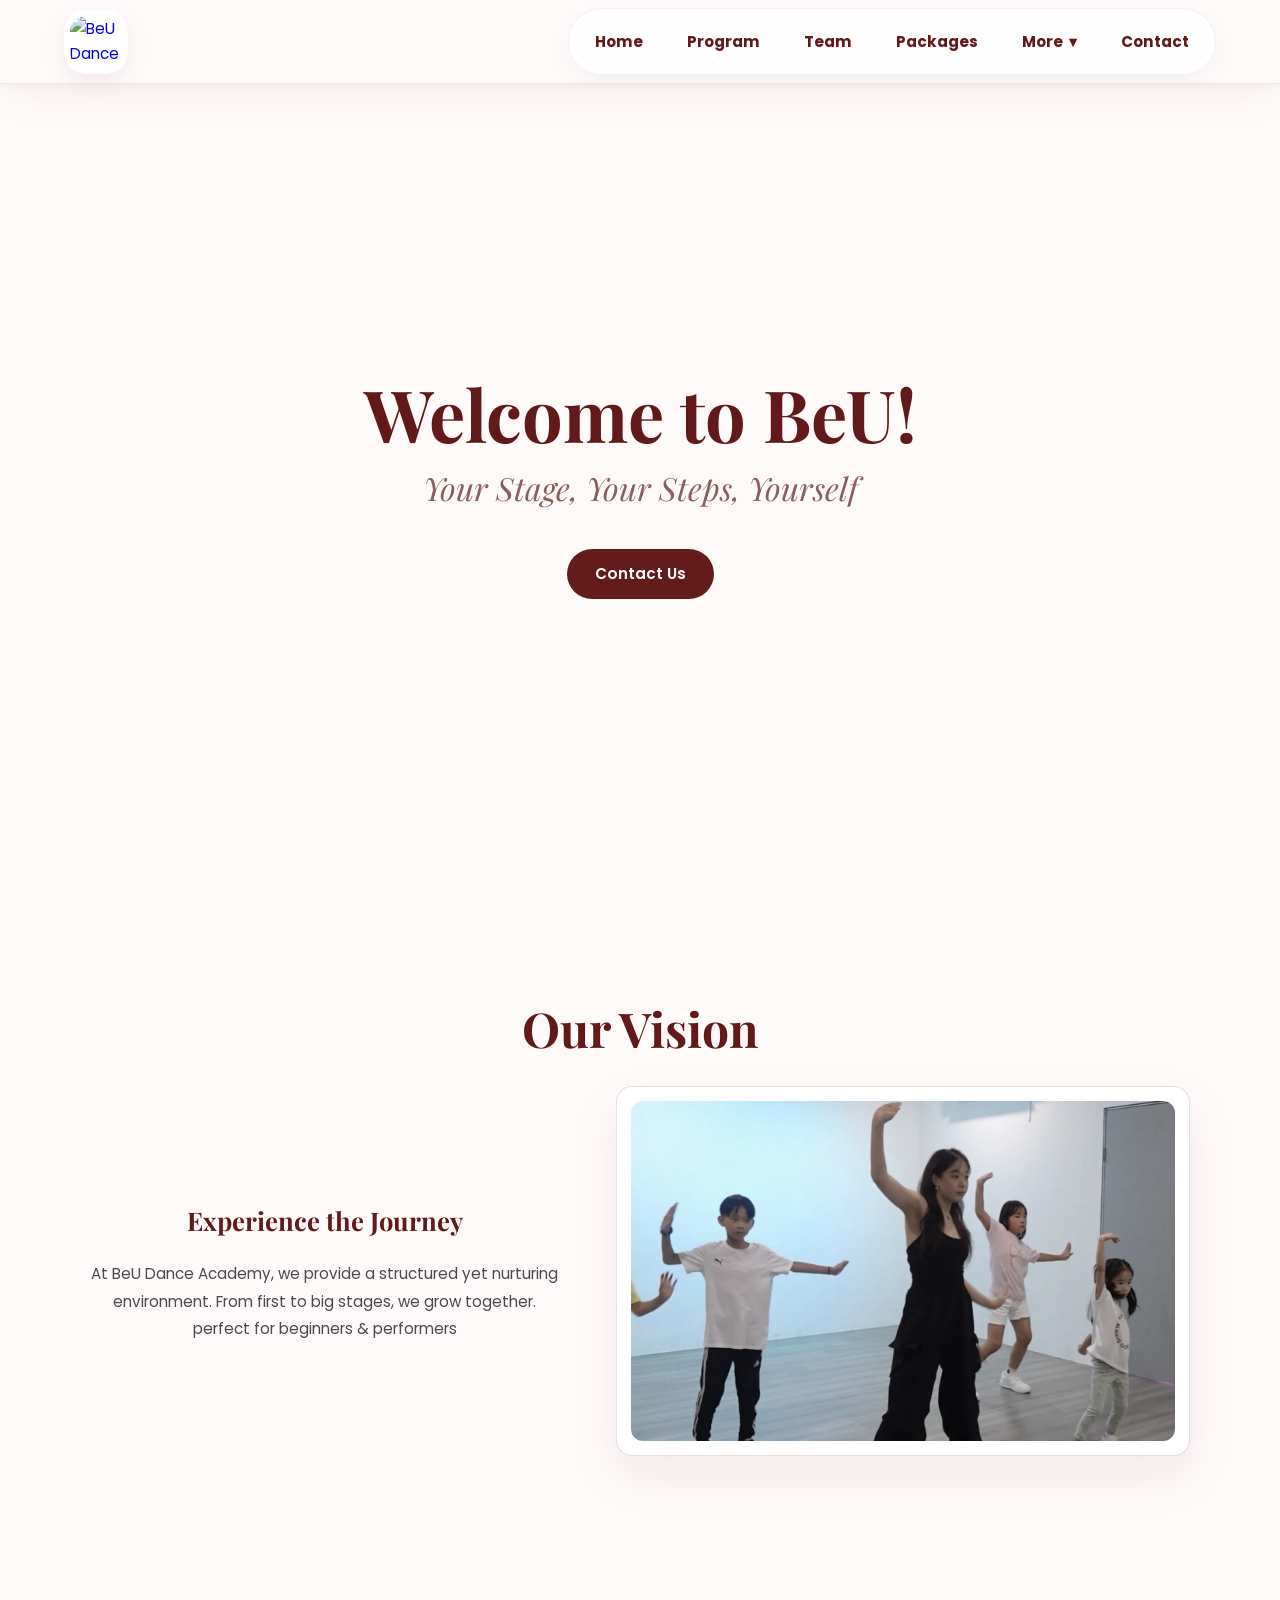
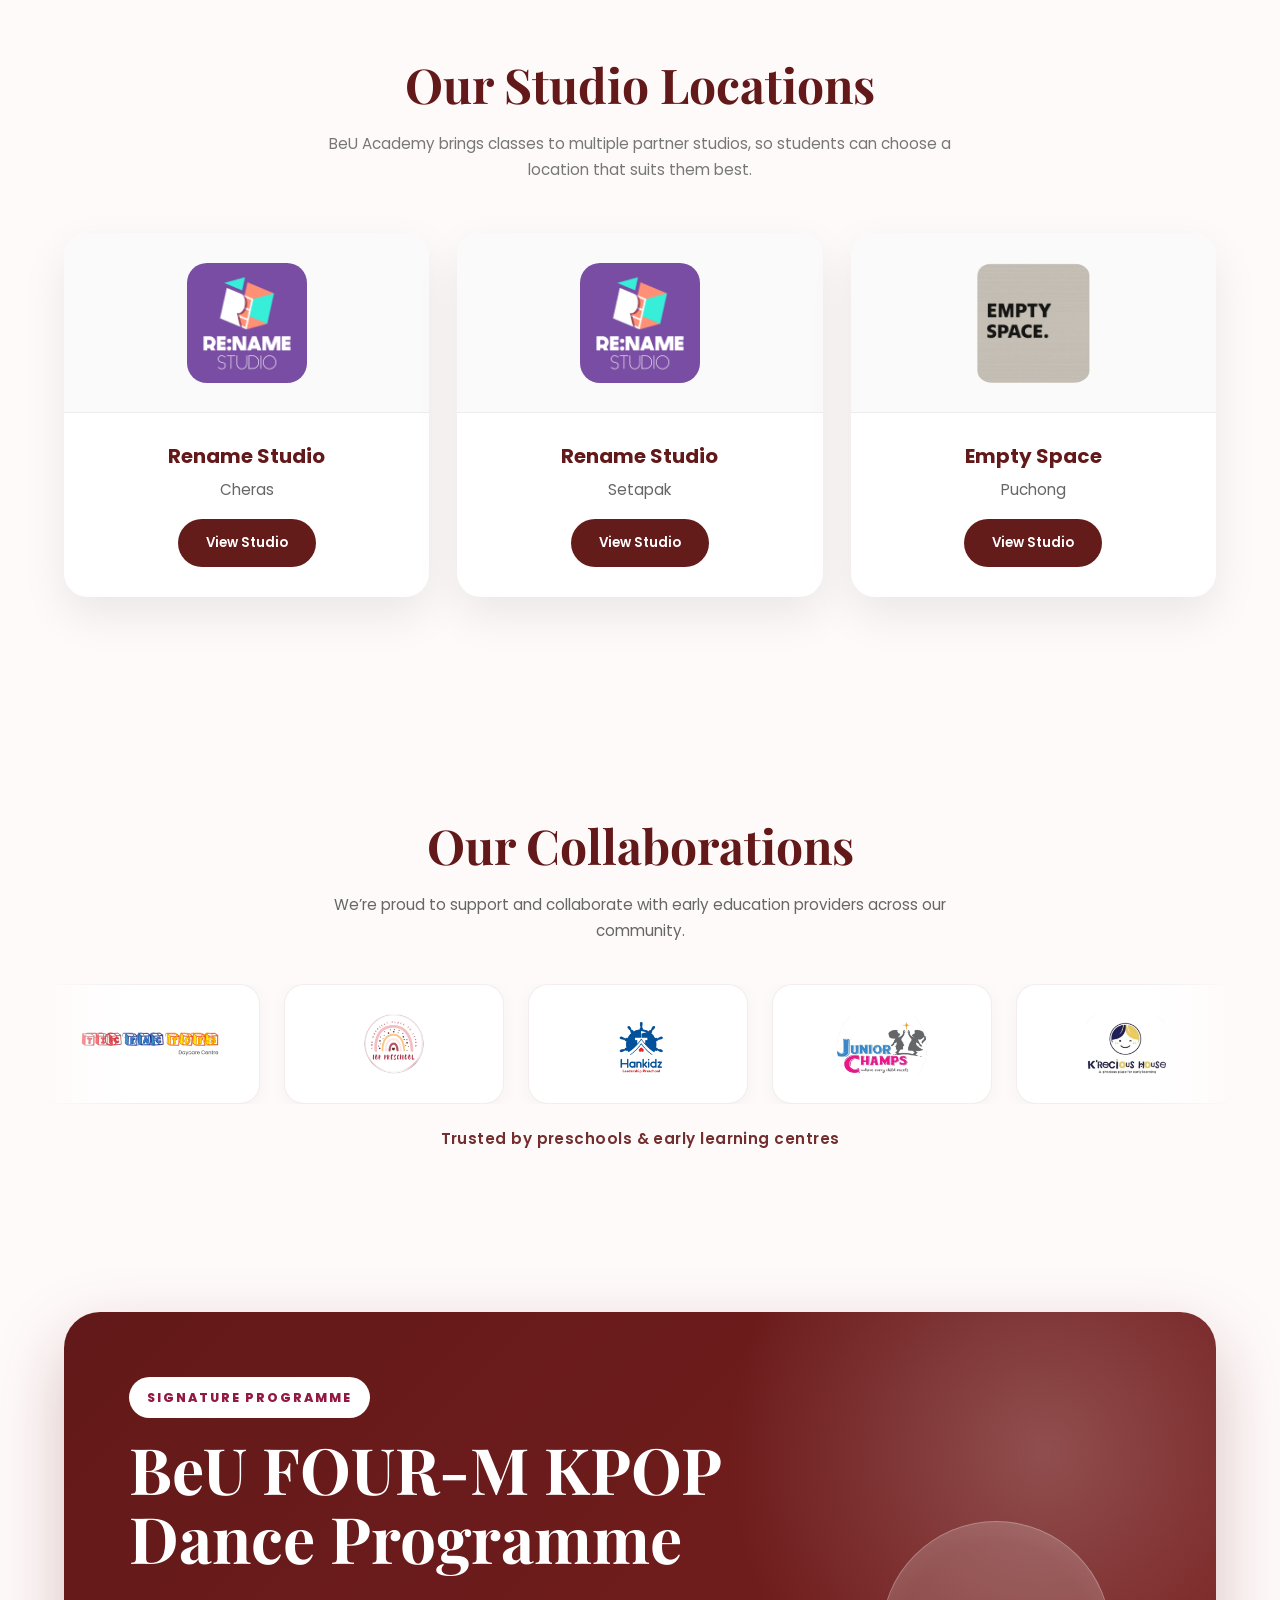
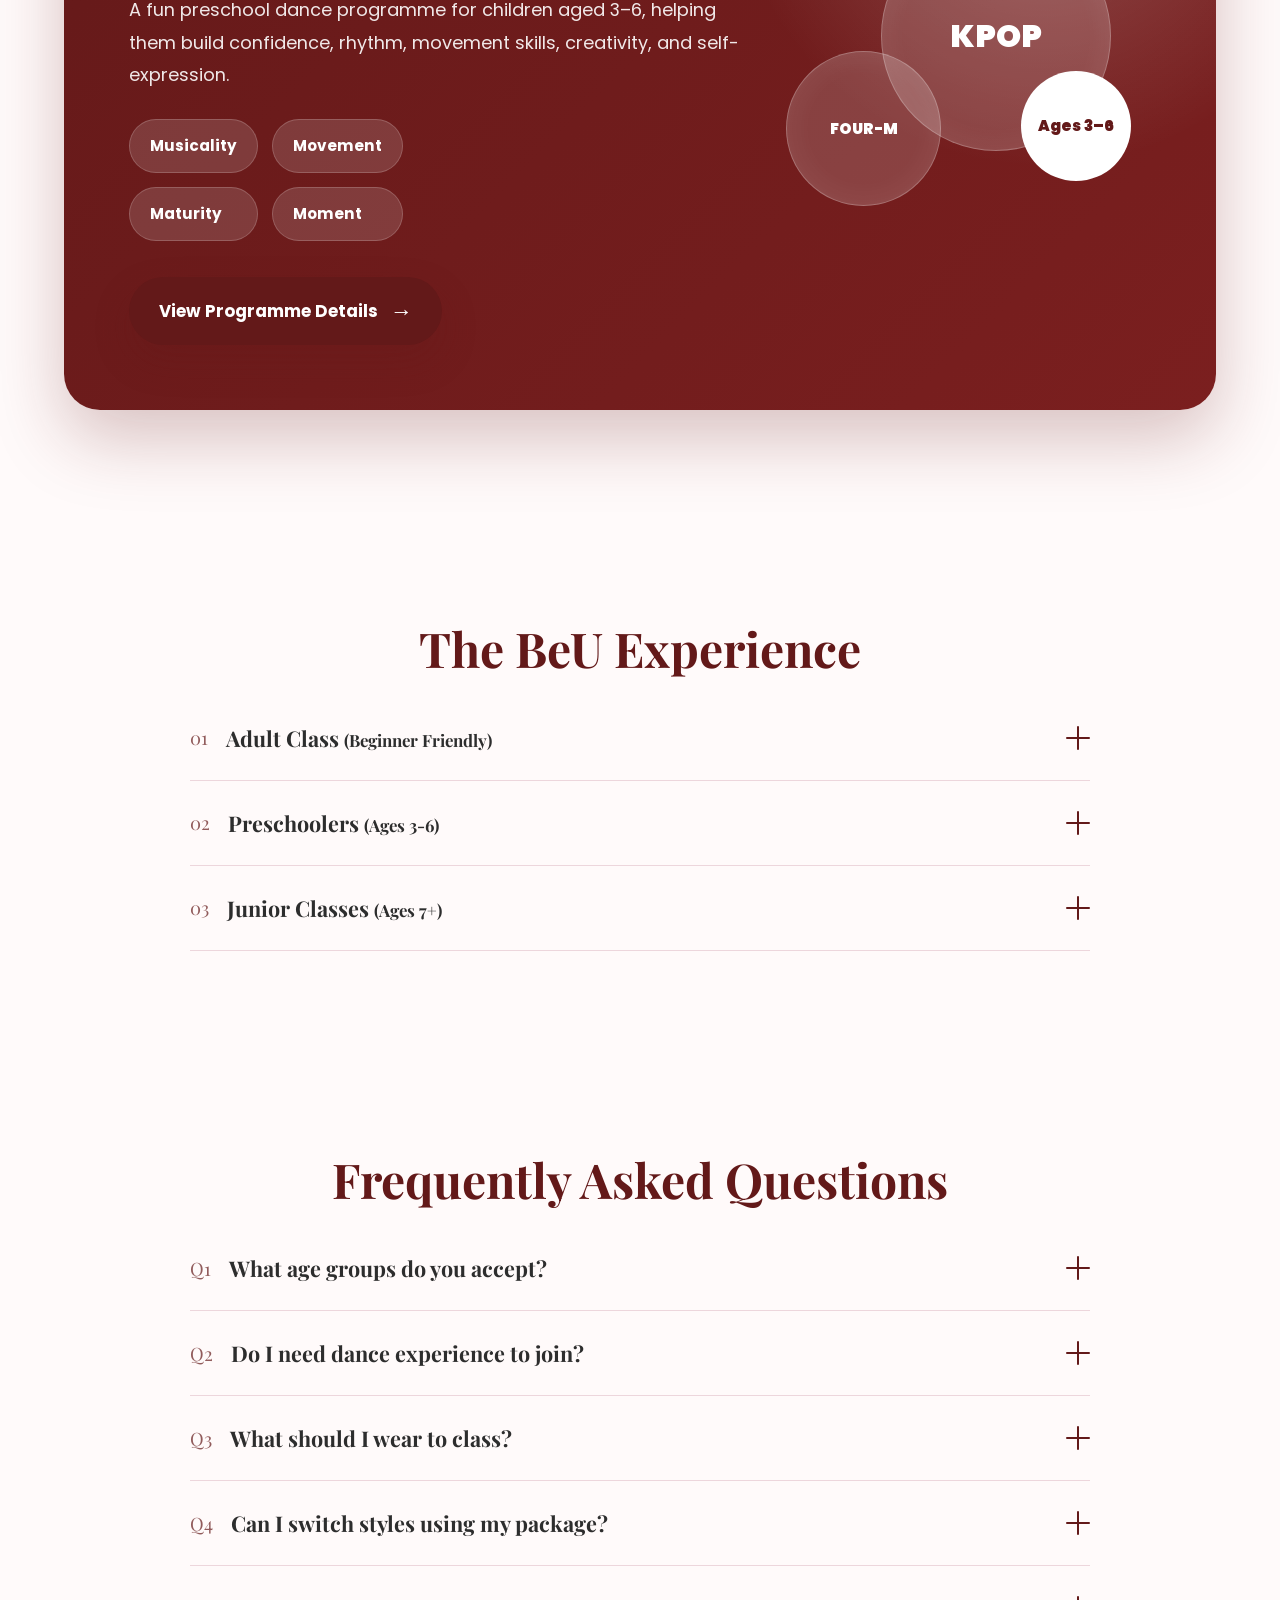
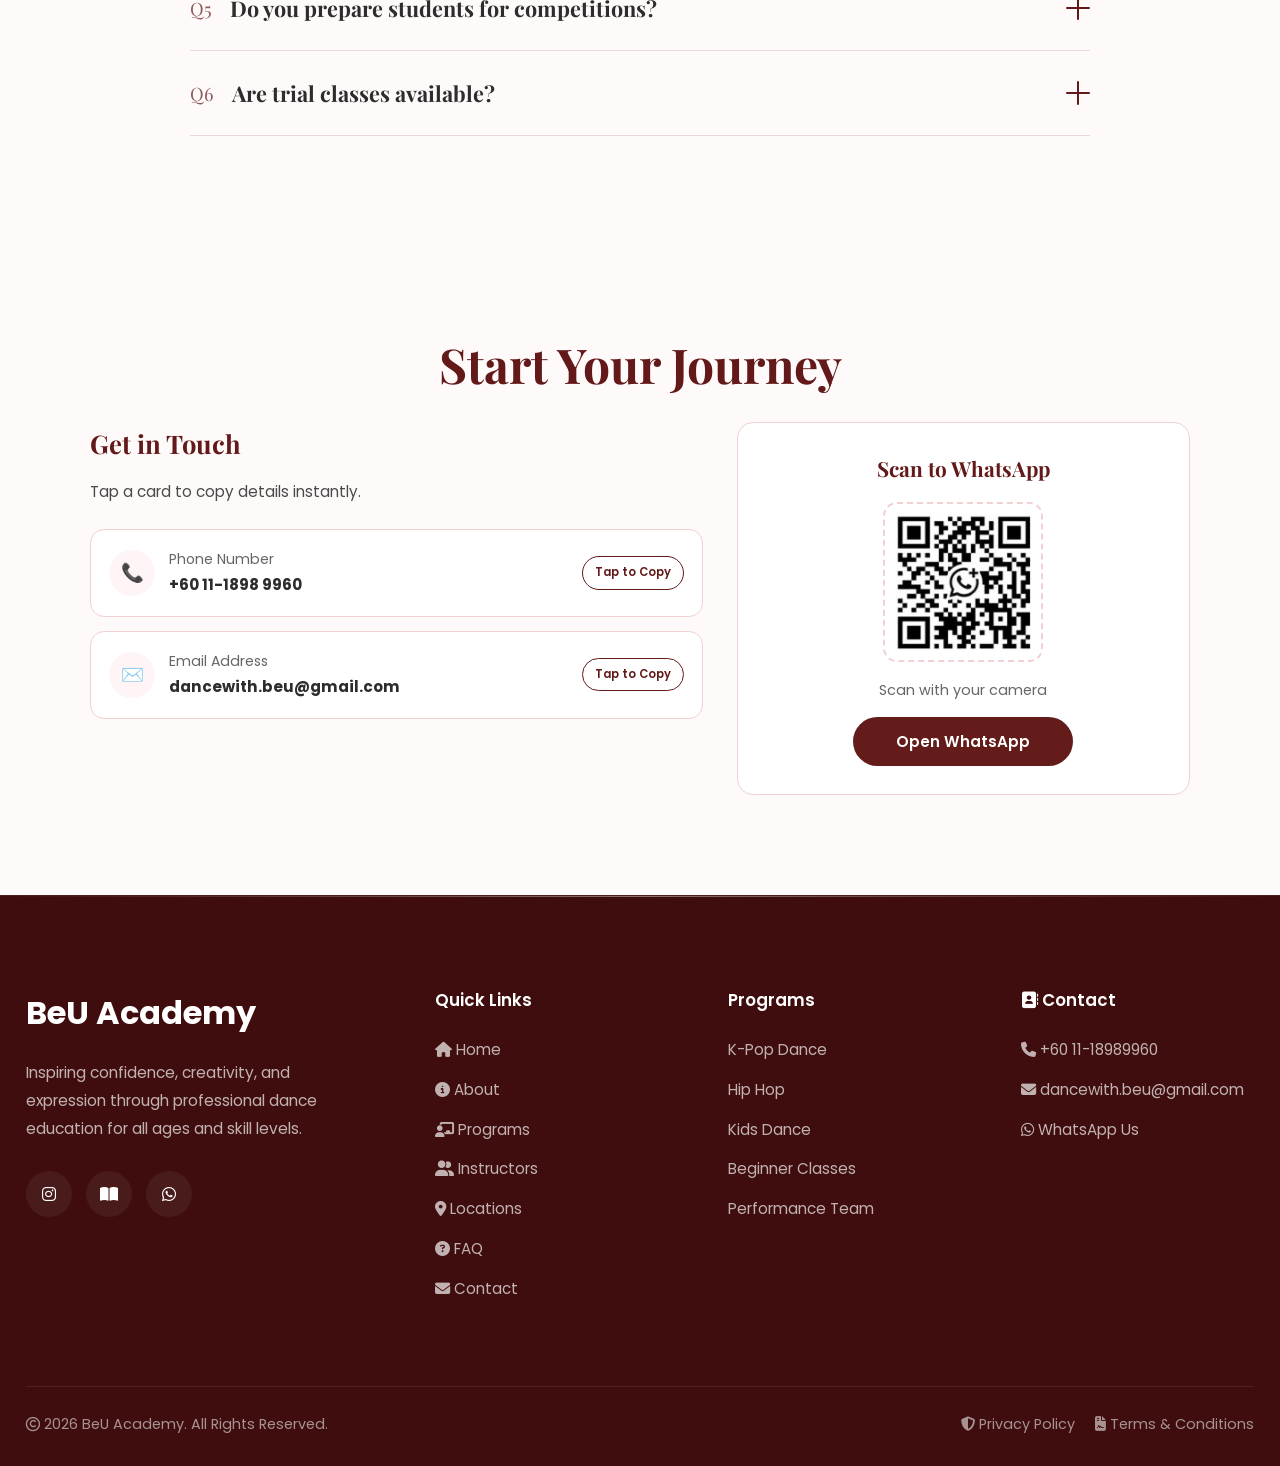
==== commit 3e5c4c4f: "favicon" ====
--- a/index.html
+++ b/index.html
@@ -12,13 +12,16 @@
 </script>
 
 <head>
+  <link rel="canonical" href="https://beudance.com/">
   <meta charset="UTF-8" />
   <meta
     name="viewport"
     content="width=device-width, initial-scale=1.0, viewport-fit=cover"
   />
   <title>BeU Dance Academy | Move with Passion</title>
-  <link rel="icon" href="./images/Logo/beu logo.jpg"/>
+  <link rel="icon" type="image/png" href="/favicon.png">
+  <link rel="shortcut icon" href="/images/Logo/beu-logo.png">
+  <link rel="apple-touch-icon" href="/images/Logo/beu-logo.png">
   <link
     href="https://unpkg.com/aos@2.3.1/dist/aos.css"
     rel="stylesheet"
@@ -28,13 +31,13 @@
     rel="stylesheet"
   />
   <link rel="stylesheet" href="https://cdnjs.cloudflare.com/ajax/libs/font-awesome/6.5.1/css/all.min.css">
-  <link rel="stylesheet" href="./Beu.css" />
+  <link rel="stylesheet" href="/Beu.css?v=3" />
 </head>
 
 <body>
 <nav id="navbar">
-  <a href="index.html" class="logo-container" aria-label="Go to homepage">
-    <img src="./images/Logo/beu logo.jpg" alt="BeU Dance Academy Logo" class="nav-logo">
+  <a href="/" class="logo-container" aria-label="Go to homepage">
+    <img src="./images/Logo/beu-logo.png" alt="BeU Dance Academy Logo" class="nav-logo">
   </a>
 
   <button
@@ -49,10 +52,10 @@
   </button>
 
   <ul class="nav-links" id="nav-menu">
-    <li><a href="index.html">Home</a></li>
-    <li><a href="program.html">Program</a></li>
-    <li><a href="team.html">Team</a></li>
-    <li><a href="price.html">Packages</a></li>
+    <li><a href="/">Home</a></li>
+    <li><a href="/program.html">Program</a></li>
+    <li><a href="/team.html">Team</a></li>
+    <li><a href="/price.html">Packages</a></li>
 
     <li class="nav-dropdown">
       <button class="dropdown-toggle" type="button">
@@ -60,13 +63,13 @@
       </button>
 
       <ul class="dropdown-menu">
-        <li><a href="index.html#about">About</a></li>
-        <li><a href="index.html#why">Benefits</a></li>
-        <li><a href="index.html#faq">FAQ</a></li>
+        <li><a href="/#about">About</a></li>
+        <li><a href="/#why">Benefits</a></li>
+        <li><a href="/#faq">FAQ</a></li>
       </ul>
     </li>
 
-    <li><a href="index.html#contact" class="nav-contact">Contact</a></li>
+    <li><a href="/#contact" class="nav-contact">Contact</a></li>
   </ul>
 </nav>
 
@@ -206,7 +209,7 @@
 
       </div>
 
-      <a href="program.html" class="program-btn">
+      <a href="/program" class="program-btn">
         View Programme Details
         <span>→</span>
       </a>
@@ -512,32 +515,32 @@
         <h3>
           Quick Links
         </h3>
-        <a href="index.html">
+        <a href="/">
           <i class="fa-solid fa-house"></i>
           Home
         </a>
-        <a href="index.html#about">
+        <a href="/#about">
           <i class="fa-solid fa-circle-info"></i>
           About
         </a>
-        <a href="program.html">
+        <a href="/program.html">
           <i class="fa-solid fa-chalkboard-user"></i>
           Programs
         </a>
 
-        <a href="team.html">
+        <a href="/team.html">
           <i class="fa-solid fa-user-group"></i>
           Instructors
         </a>
-        <a href="index.html#locations">
+        <a href="/#locations">
           <i class="fa-solid fa-location-dot"></i>
           Locations
         </a>
-        <a href="index.html#faq">
+        <a href="/#faq">
           <i class="fa-solid fa-circle-question"></i>
           FAQ
         </a>
-        <a href="index.html#contact">
+        <a href="/#contact">
           <i class="fa-solid fa-envelope"></i>
           Contact
         </a>
@@ -618,7 +621,7 @@
   </footer>
 
   <script src="https://unpkg.com/aos@2.3.1/dist/aos.js"></script>
-  <script src="./Beu.js" defer></script>
+  <script src="/Beu.js?v=3" defer></script>
 
 <script>
 window.addEventListener("DOMContentLoaded", () => {
